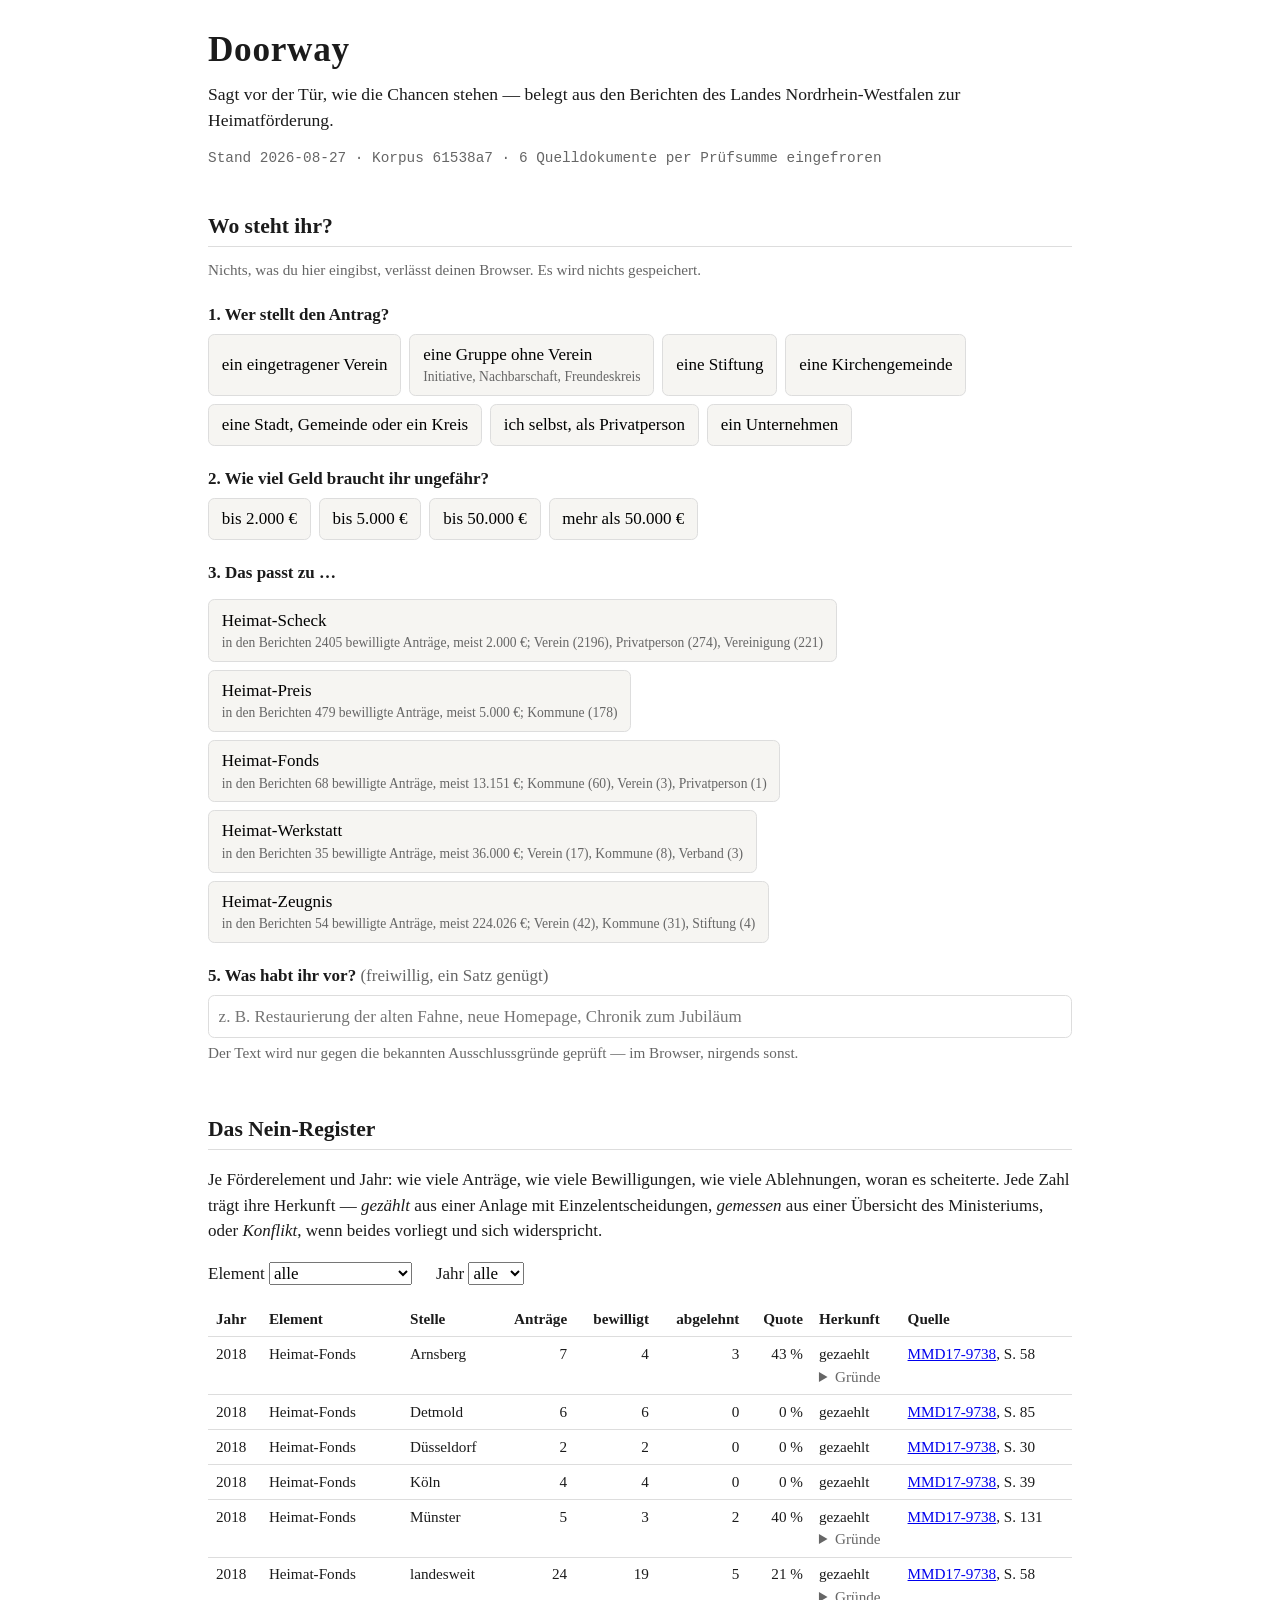
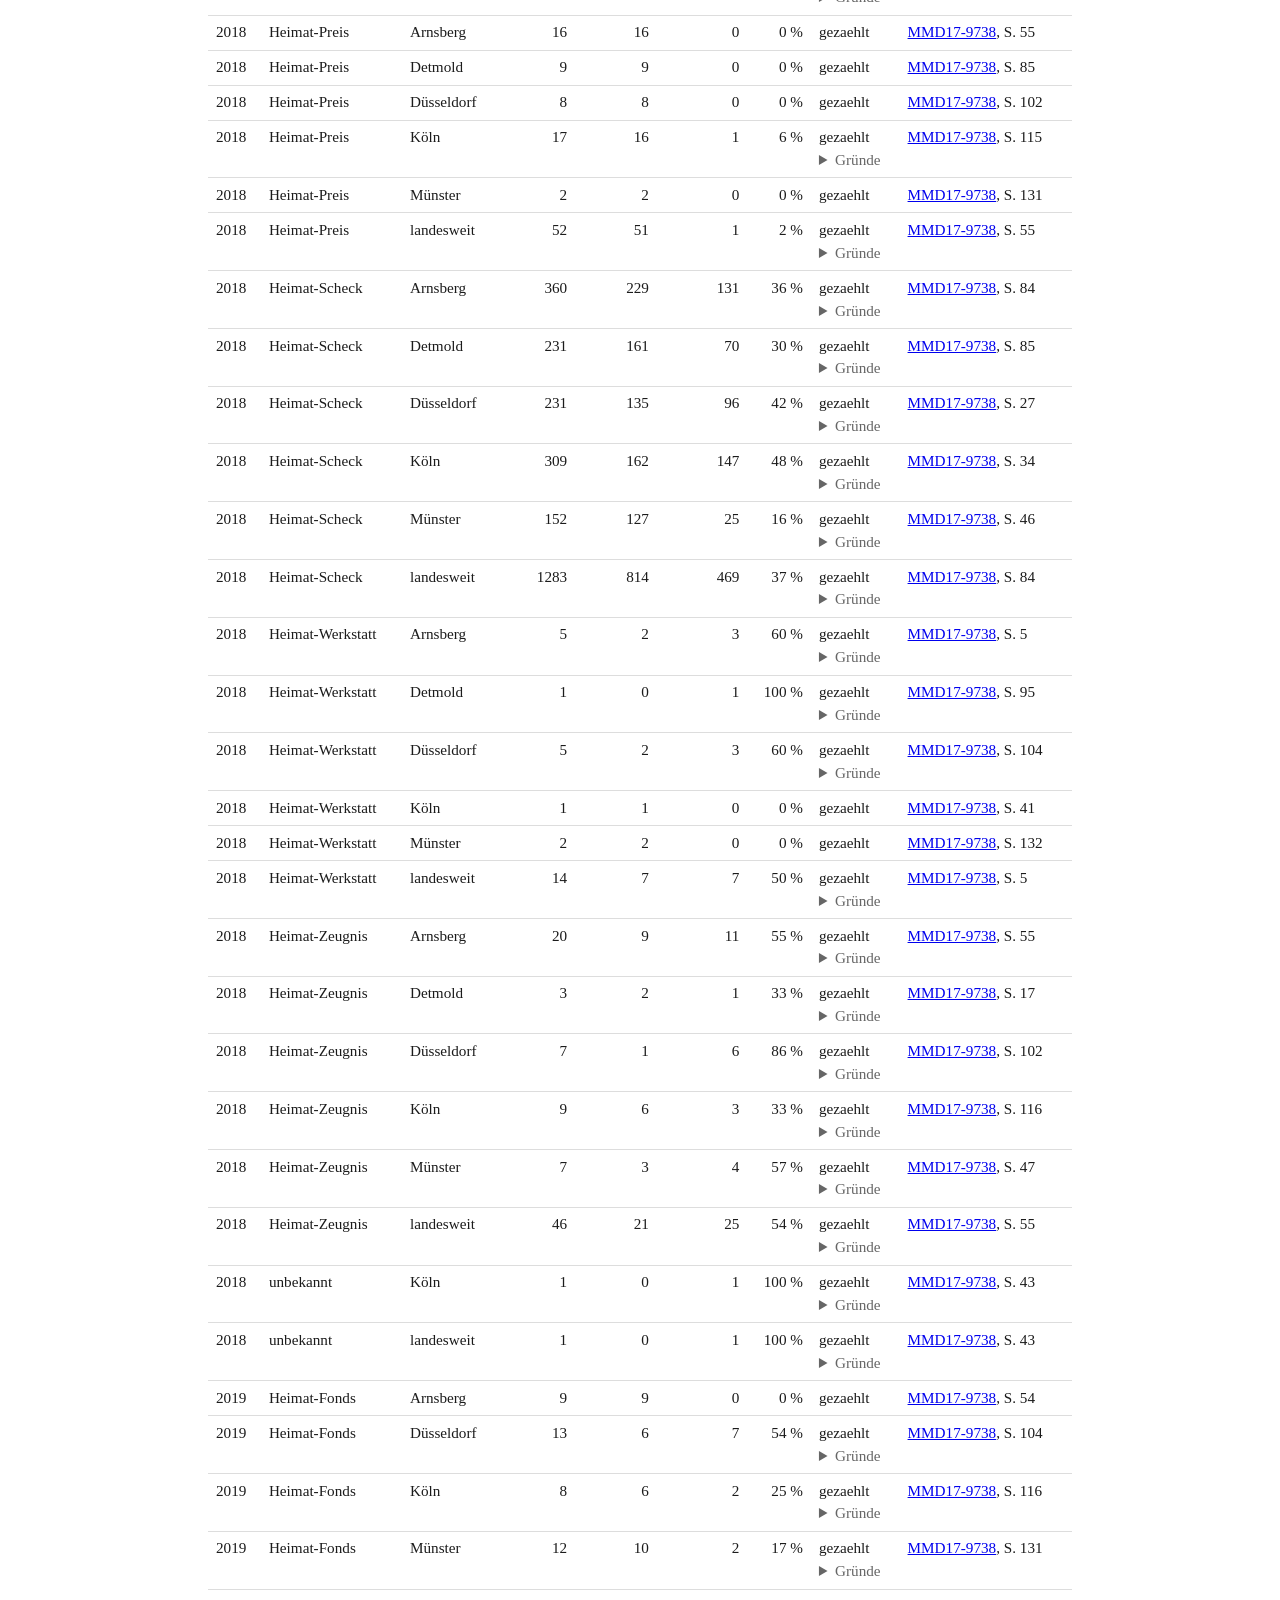
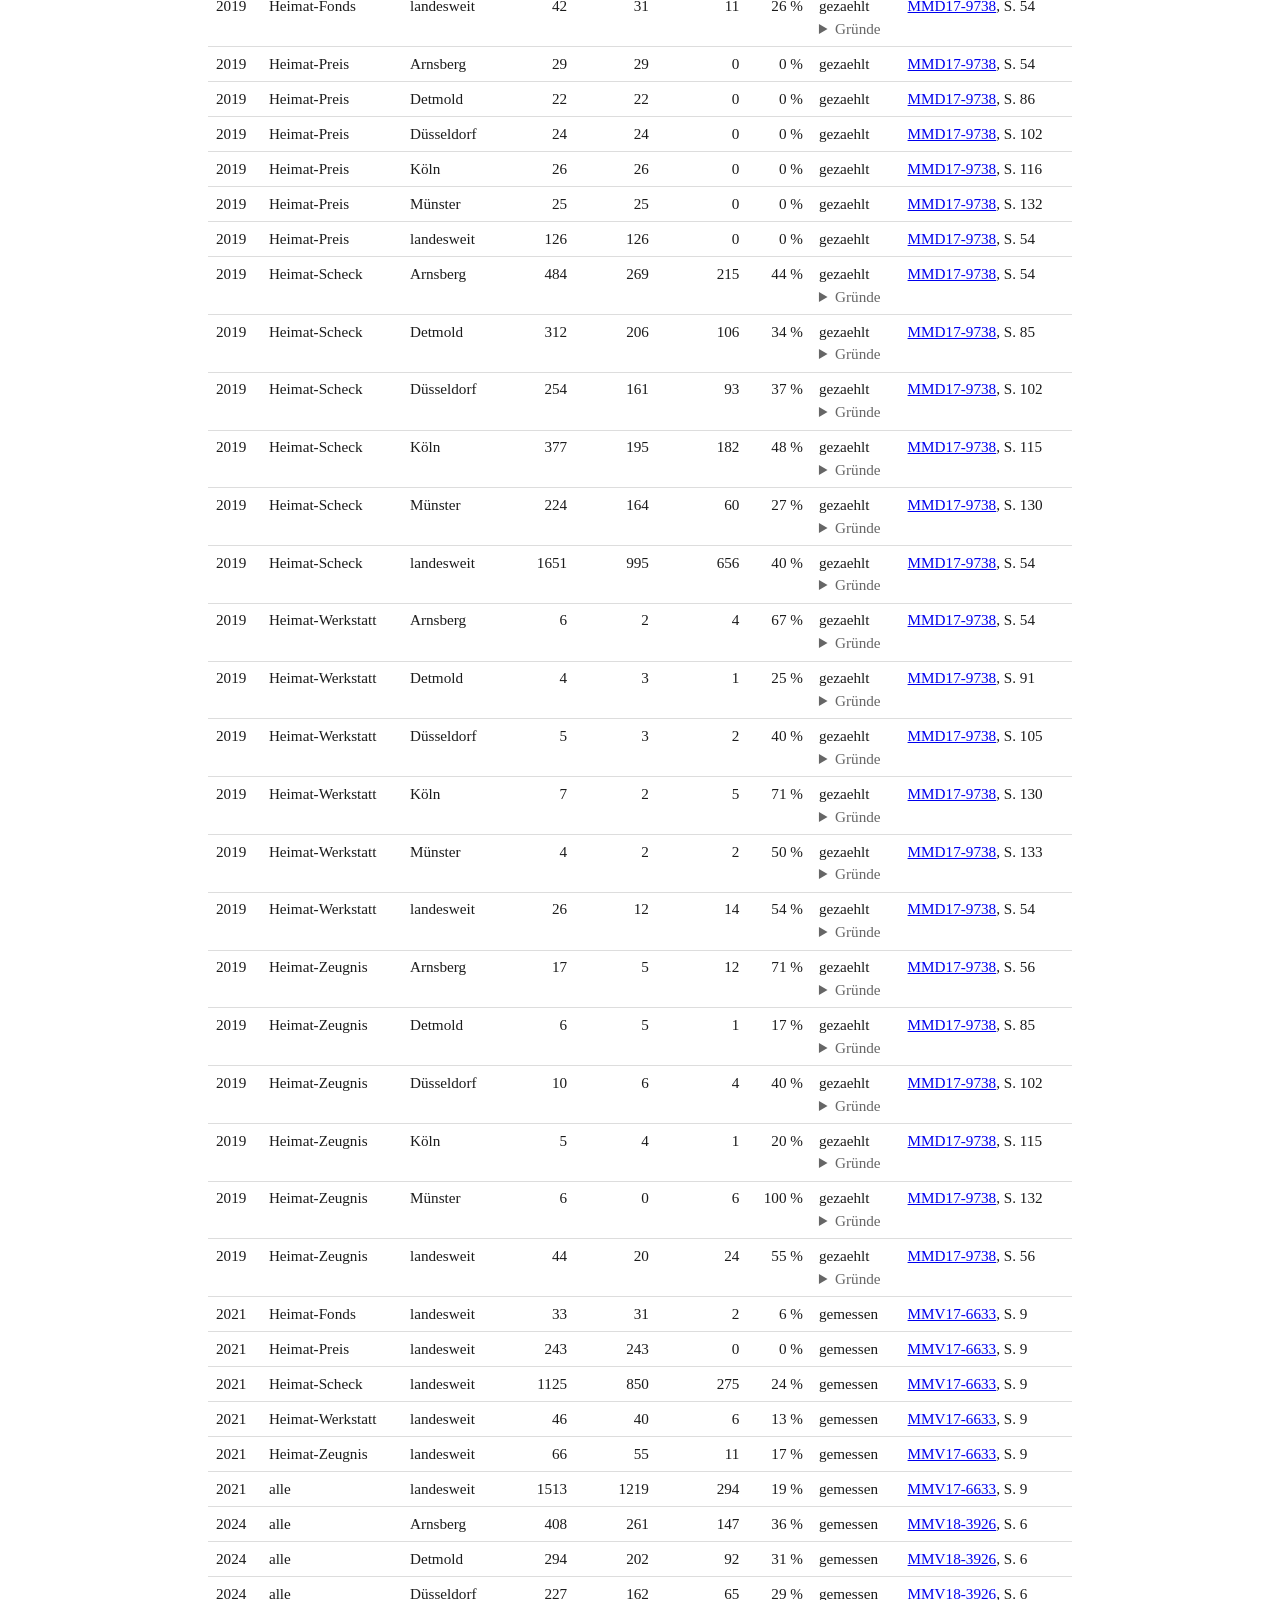
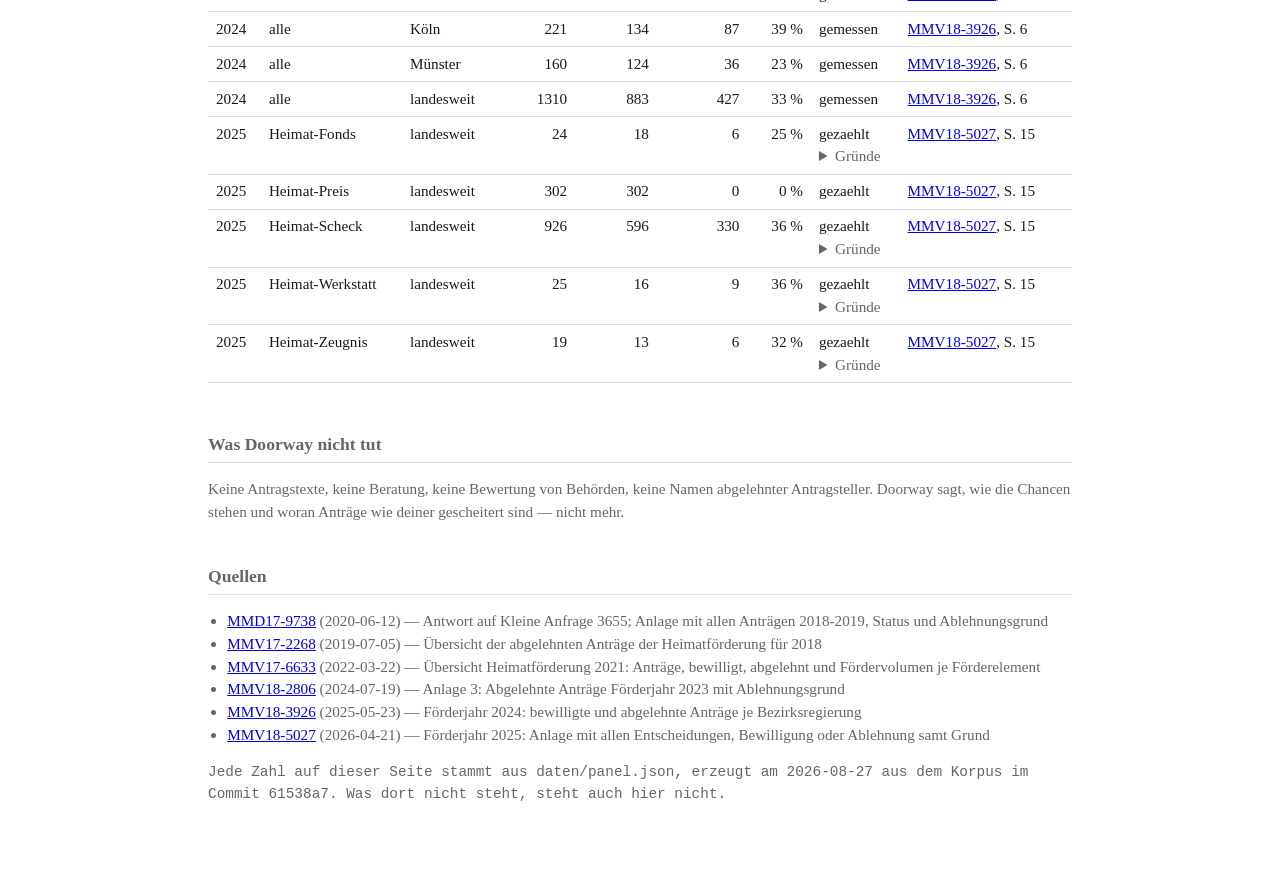
==== site/index.html @ e6efecc2 "feat: Teil 2 - Export, statische Seite mit Spiegel, Panel und Register doorway export schreibt site/" ====
<!doctype html>
<html lang="de">
<head>
<meta charset="utf-8">
<meta name="viewport" content="width=device-width, initial-scale=1">
<title>Doorway — sagt vor der Tür, wie die Chancen stehen</title>
<link rel="stylesheet" href="stil.css">
</head>
<body>
<header>
  <h1>Doorway</h1>
  <p class="claim">Sagt vor der Tür, wie die Chancen stehen — belegt aus den Berichten des Landes Nordrhein-Westfalen zur Heimatförderung.</p>
  <p id="stand" class="stand">Lade Daten …</p>
</header>

<main>
  <section id="spiegel" aria-labelledby="spiegel-titel">
    <h2 id="spiegel-titel">Wo steht ihr?</h2>
    <p class="hinweis">Nichts, was du hier eingibst, verlässt deinen Browser. Es wird nichts gespeichert.</p>

    <fieldset>
      <legend>1. Wer stellt den Antrag?</legend>
      <div class="optionen" id="f-typ"></div>
    </fieldset>

    <fieldset>
      <legend>2. Wie viel Geld braucht ihr ungefähr?</legend>
      <div class="optionen" id="f-betrag"></div>
    </fieldset>

    <fieldset id="fs-element">
      <legend>3. Das passt zu …</legend>
      <p class="hinweis" id="vorschlag-text"></p>
      <div class="optionen" id="f-element"></div>
    </fieldset>

    <fieldset id="fs-mehrfach" hidden>
      <legend>4. Habt ihr in diesem Jahr schon einen Heimat-Scheck beantragt?</legend>
      <div class="optionen" id="f-mehrfach"></div>
    </fieldset>

    <fieldset>
      <legend>5. Was habt ihr vor? <span class="optional">(freiwillig, ein Satz genügt)</span></legend>
      <input type="text" id="f-vorhaben" placeholder="z. B. Restaurierung der alten Fahne, neue Homepage, Chronik zum Jubiläum" autocomplete="off">
      <p class="hinweis">Der Text wird nur gegen die bekannten Ausschlussgründe geprüft — im Browser, nirgends sonst.</p>
    </fieldset>
  </section>

  <section id="panel" aria-live="polite"></section>

  <section id="register" aria-labelledby="register-titel">
    <h2 id="register-titel">Das Nein-Register</h2>
    <p>Je Förderelement und Jahr: wie viele Anträge, wie viele Bewilligungen, wie viele Ablehnungen, woran es scheiterte. Jede Zahl trägt ihre Herkunft — <em>gezählt</em> aus einer Anlage mit Einzelentscheidungen, <em>gemessen</em> aus einer Übersicht des Ministeriums, oder <em>Konflikt</em>, wenn beides vorliegt und sich widerspricht.</p>
    <div class="filter">
      <label>Element <select id="filter-element"><option value="">alle</option></select></label>
      <label>Jahr <select id="filter-jahr"><option value="">alle</option></select></label>
    </div>
    <div class="tabelle-rahmen"><table id="register-tabelle">
      <thead><tr><th>Jahr</th><th>Element</th><th>Stelle</th><th class="zahl">Anträge</th><th class="zahl">bewilligt</th><th class="zahl">abgelehnt</th><th class="zahl">Quote</th><th>Herkunft</th><th>Quelle</th></tr></thead>
      <tbody></tbody>
    </table></div>
  </section>
</main>

<footer>
  <h2>Was Doorway nicht tut</h2>
  <p>Keine Antragstexte, keine Beratung, keine Bewertung von Behörden, keine Namen abgelehnter Antragsteller. Doorway sagt, wie die Chancen stehen und woran Anträge wie deiner gescheitert sind — nicht mehr.</p>
  <h2>Quellen</h2>
  <ul id="quellen"></ul>
  <p class="stand" id="stand-lang"></p>
</footer>

<script type="module" src="app.js"></script>
</body>
</html>
---- site/stil.css ----
:root { --tinte: #1b1b1b; --grau: #666; --linie: #ddd; --hell: #f6f5f2; --gut: #2d6a4f; --schlecht: #9b2226; --offen: #7a6a00; }
* { box-sizing: border-box; }
body { margin: 0 auto; max-width: 56rem; padding: 1.5rem 1rem 4rem; font: 17px/1.5 Georgia, "Times New Roman", serif; color: var(--tinte); background: #fff; }
header h1 { font-size: 2.2rem; margin: 0 0 .25rem; letter-spacing: .02em; }
.claim { margin: 0 0 .5rem; font-size: 1.1rem; }
.stand { color: var(--grau); font-size: .9rem; font-family: ui-monospace, Consolas, monospace; }
h2 { font-size: 1.35rem; margin: 2.5rem 0 .75rem; border-bottom: 1px solid var(--linie); padding-bottom: .25rem; }
fieldset { border: 0; padding: 0; margin: 1.25rem 0; }
legend { font-weight: bold; padding: 0; margin-bottom: .4rem; }
.optional { font-weight: normal; color: var(--grau); }
.hinweis { color: var(--grau); font-size: .95rem; margin: .25rem 0 .5rem; }
.optionen { display: flex; flex-wrap: wrap; gap: .5rem; }
.optionen button { font: inherit; padding: .45rem .8rem; border: 1px solid var(--linie); background: var(--hell); border-radius: .4rem; cursor: pointer; text-align: left; }
.optionen button[aria-pressed="true"] { border-color: var(--tinte); background: #fff; box-shadow: inset 0 0 0 1px var(--tinte); }
.optionen button small { display: block; color: var(--grau); font-size: .85rem; }
input[type=text] { width: 100%; font: inherit; padding: .5rem .6rem; border: 1px solid var(--linie); border-radius: .4rem; }
#panel { margin-top: 2rem; }
.karte { border: 1px solid var(--tinte); border-radius: .5rem; padding: 1.25rem 1.5rem; background: var(--hell); }
.karte .kopf { font-family: ui-monospace, Consolas, monospace; font-size: .85rem; letter-spacing: .08em; text-transform: uppercase; color: var(--grau); }
.karte .urteil { font-size: 1.5rem; margin: .5rem 0 .25rem; }
.karte .urteil.gut { color: var(--gut); } .karte .urteil.schlecht { color: var(--schlecht); } .karte .urteil.offen { color: var(--offen); }
.karte .basis { color: var(--grau); margin: 0 0 1rem; }
.karte h3 { font-size: 1rem; margin: 1.25rem 0 .4rem; }
.karte ul { list-style: none; padding: 0; margin: 0; }
.karte li { padding: .15rem 0; }
.karte li .haken { display: inline-block; width: 1.4rem; font-family: ui-monospace, Consolas, monospace; }
.karte li.getroffen { color: var(--schlecht); font-weight: bold; }
.gruende li { display: flex; justify-content: space-between; gap: 1rem; border-bottom: 1px dotted var(--linie); }
.gruende li.dein-fall { font-weight: bold; }
.beleg { margin-top: 1.25rem; font-family: ui-monospace, Consolas, monospace; font-size: .85rem; color: var(--grau); }
.fehler { border: 1px solid var(--schlecht); color: var(--schlecht); padding: .75rem 1rem; border-radius: .4rem; }
.filter { display: flex; gap: 1.5rem; margin: .5rem 0 1rem; }
.filter select { font: inherit; }
.tabelle-rahmen { overflow-x: auto; }
table { border-collapse: collapse; width: 100%; font-size: .95rem; }
th, td { text-align: left; padding: .35rem .5rem; border-bottom: 1px solid var(--linie); vertical-align: top; }
th.zahl, td.zahl { text-align: right; font-variant-numeric: tabular-nums; }
tr.konflikt td { background: #fff7e0; }
td details summary { cursor: pointer; color: var(--grau); }
footer { margin-top: 3rem; color: var(--grau); font-size: .95rem; }
footer h2 { font-size: 1.1rem; }
footer ul { padding-left: 1.2rem; }
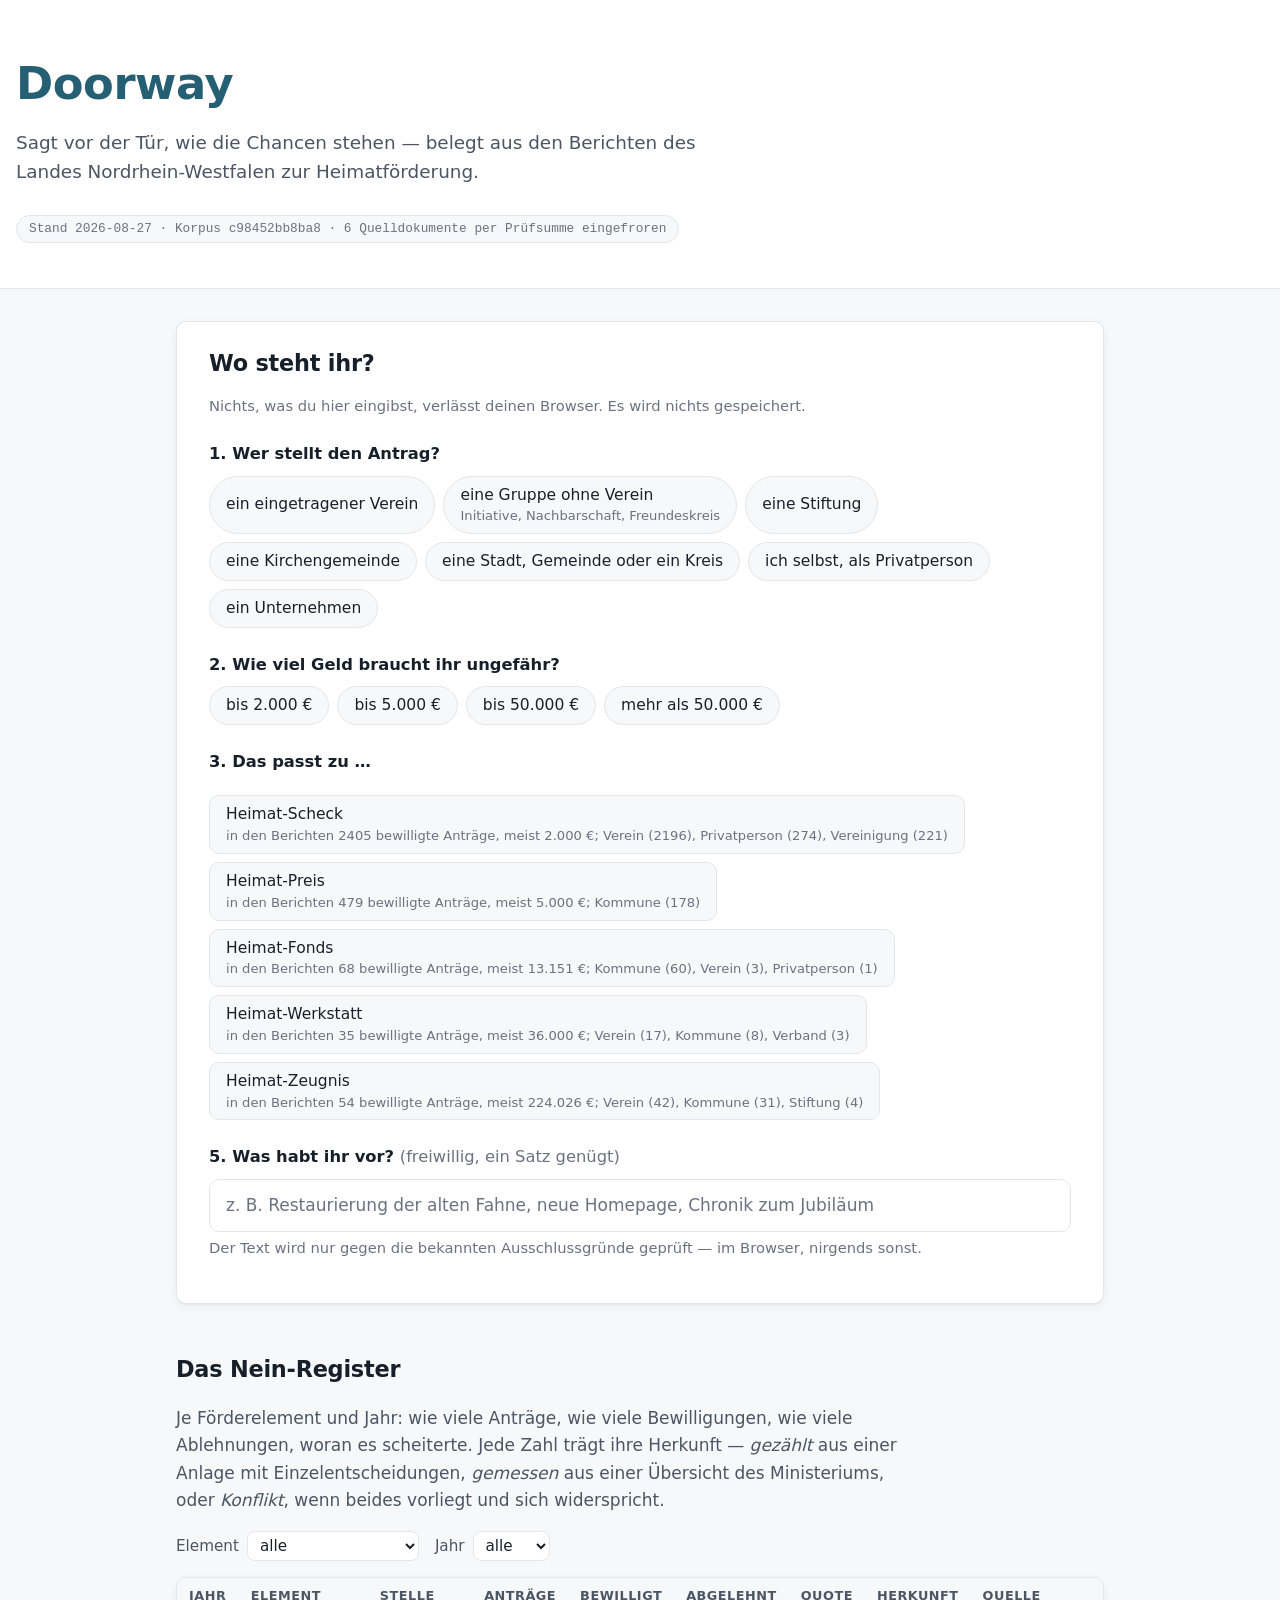
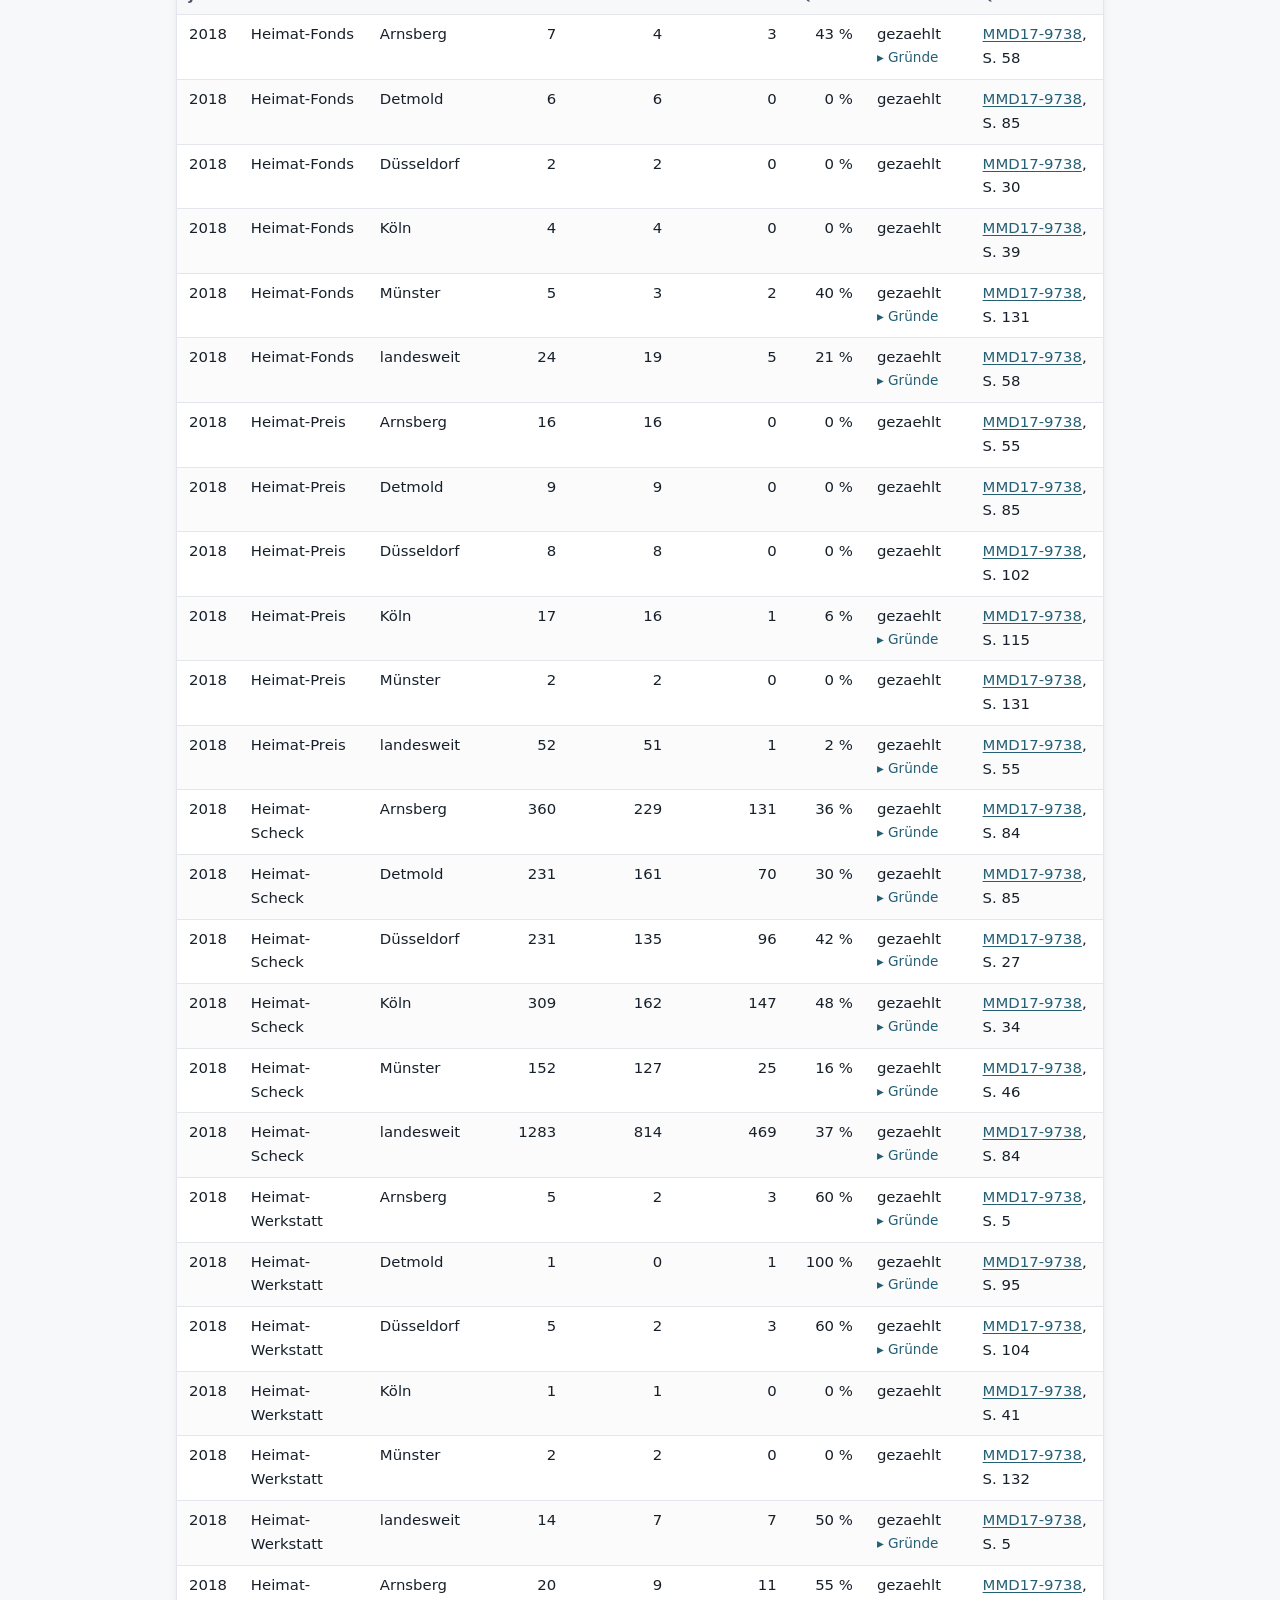
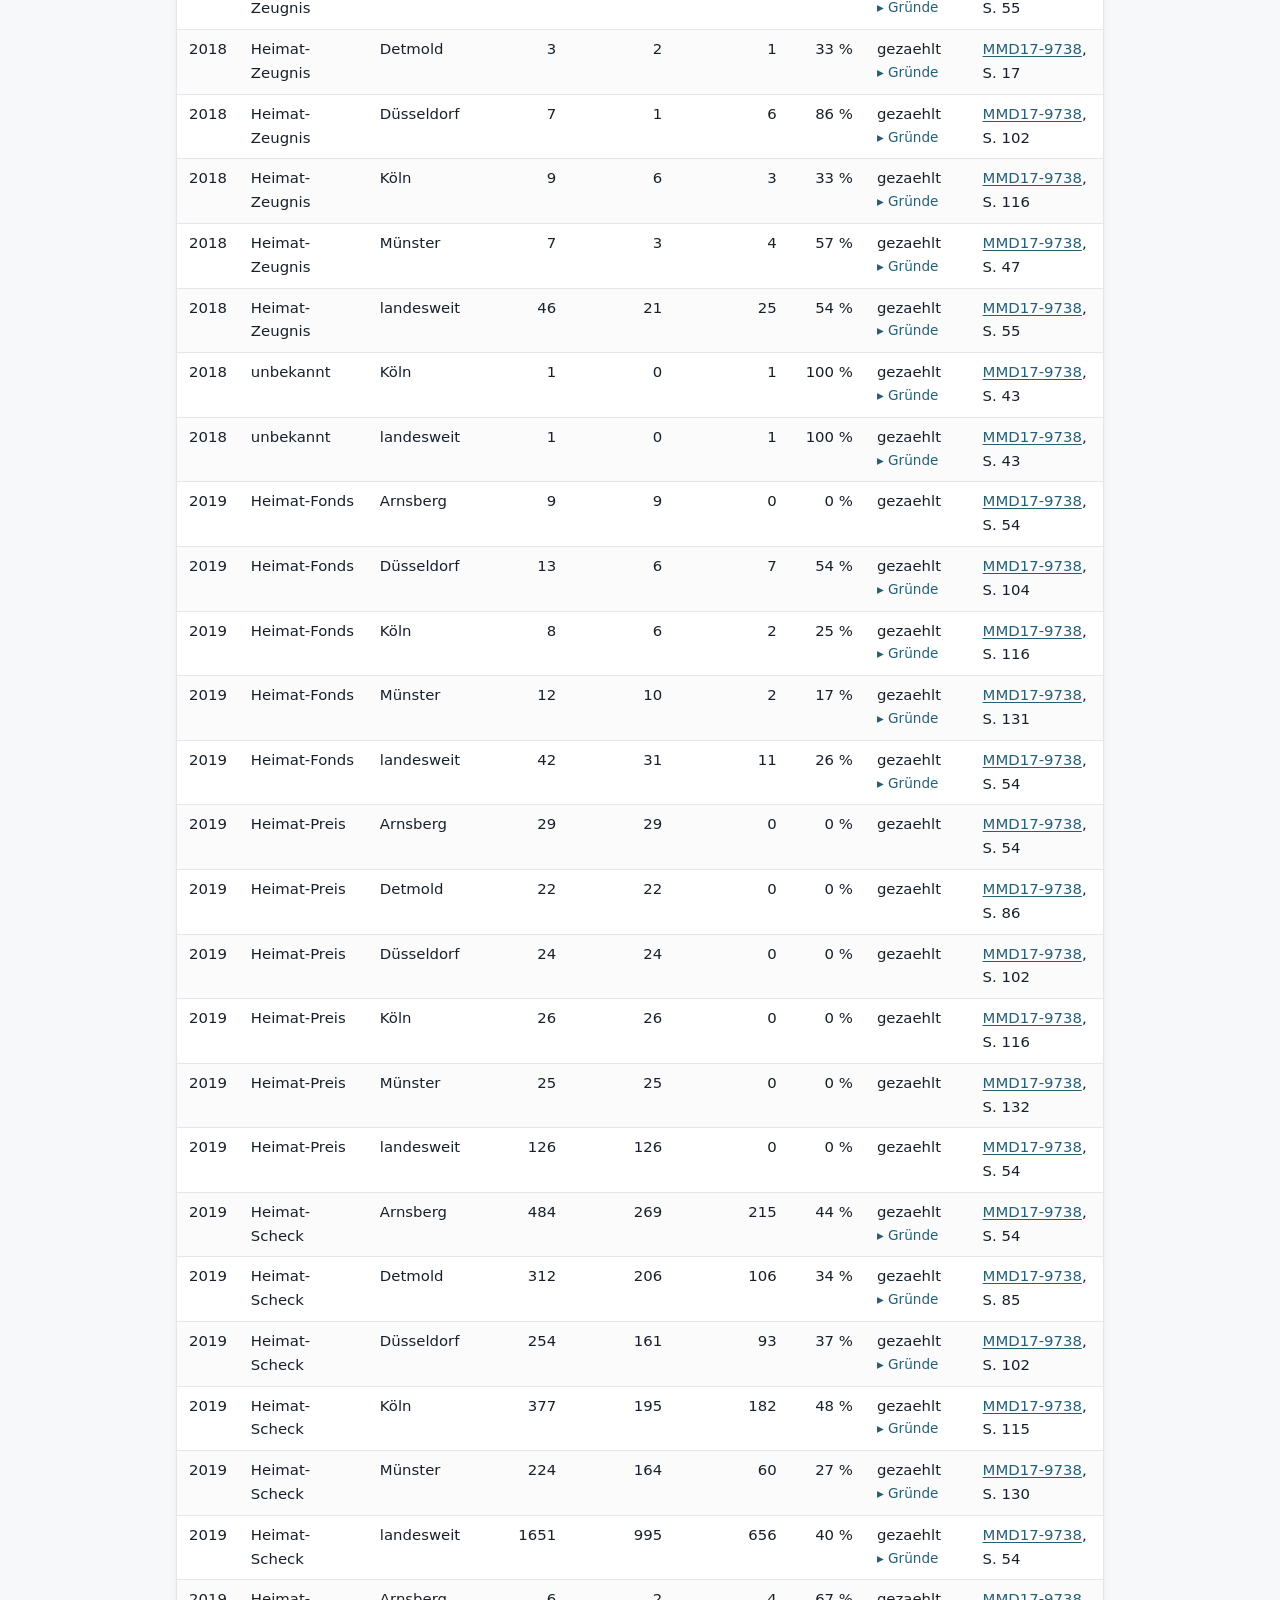
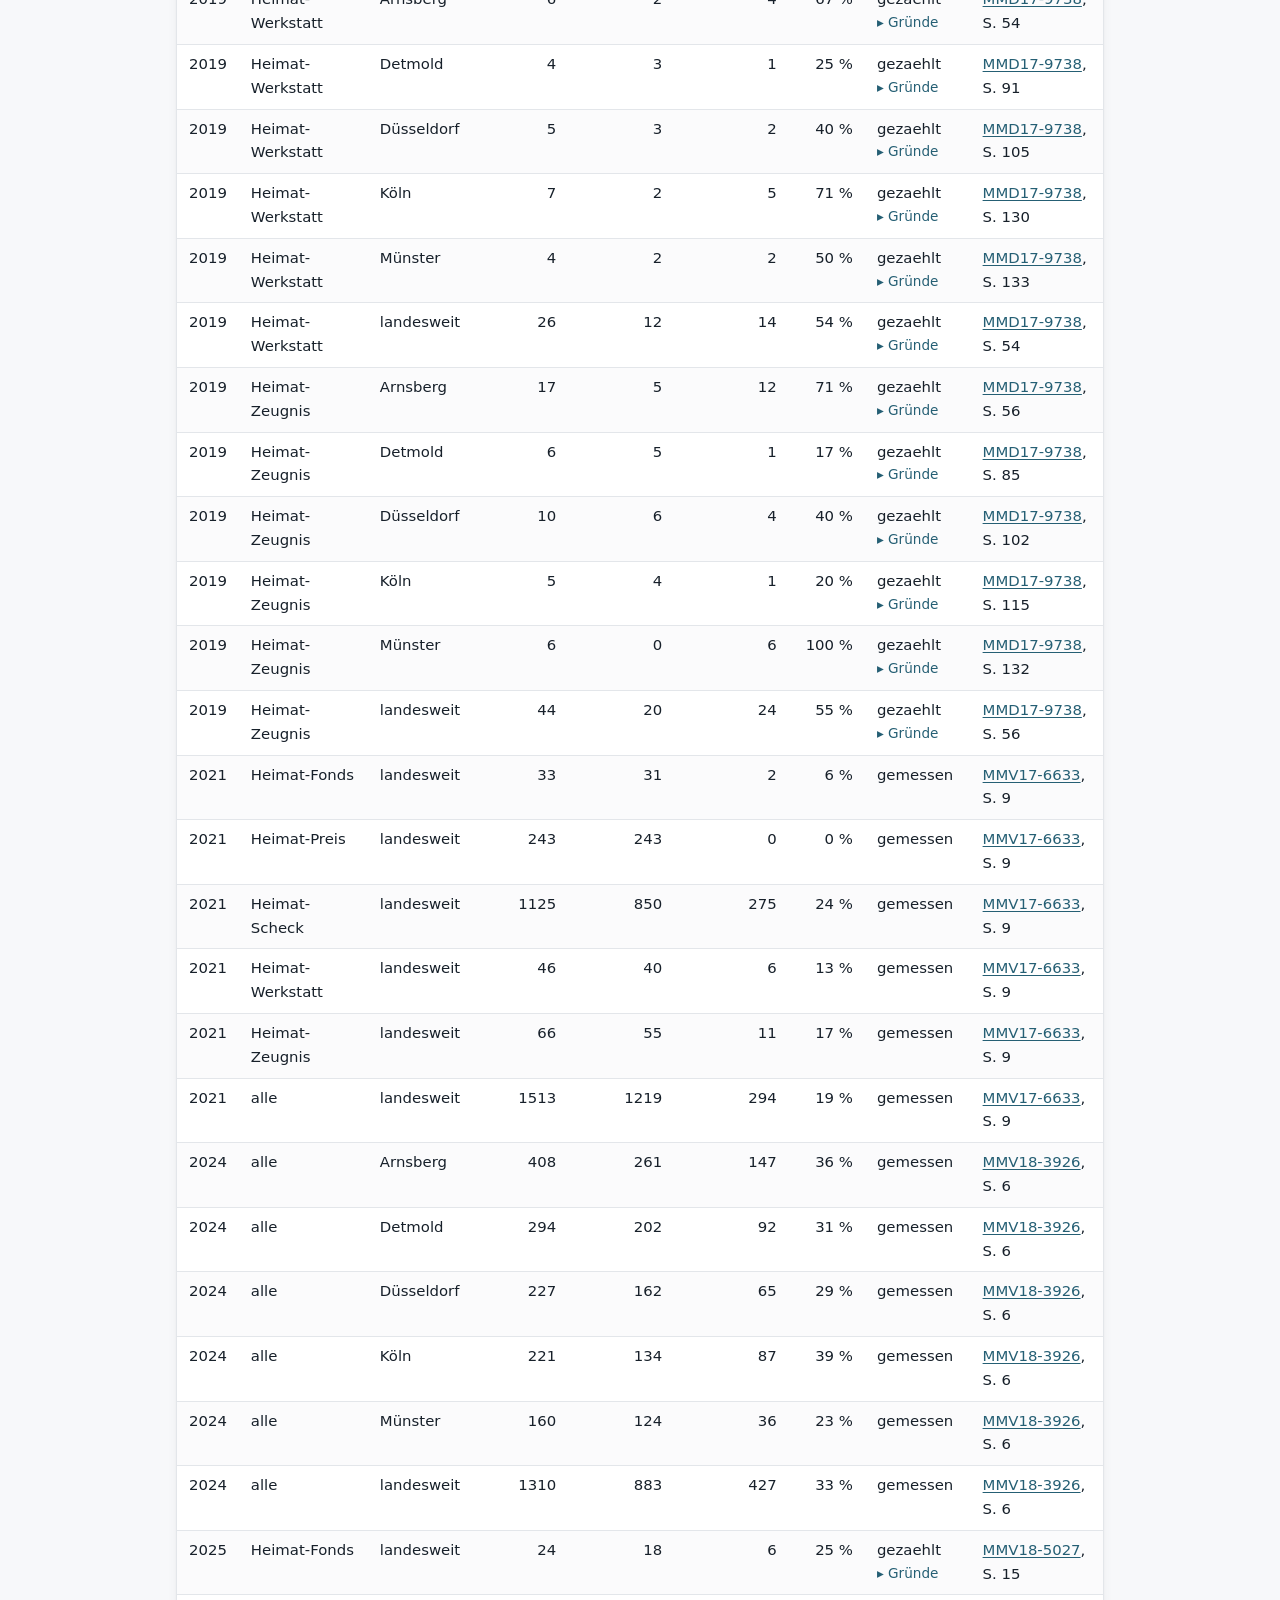
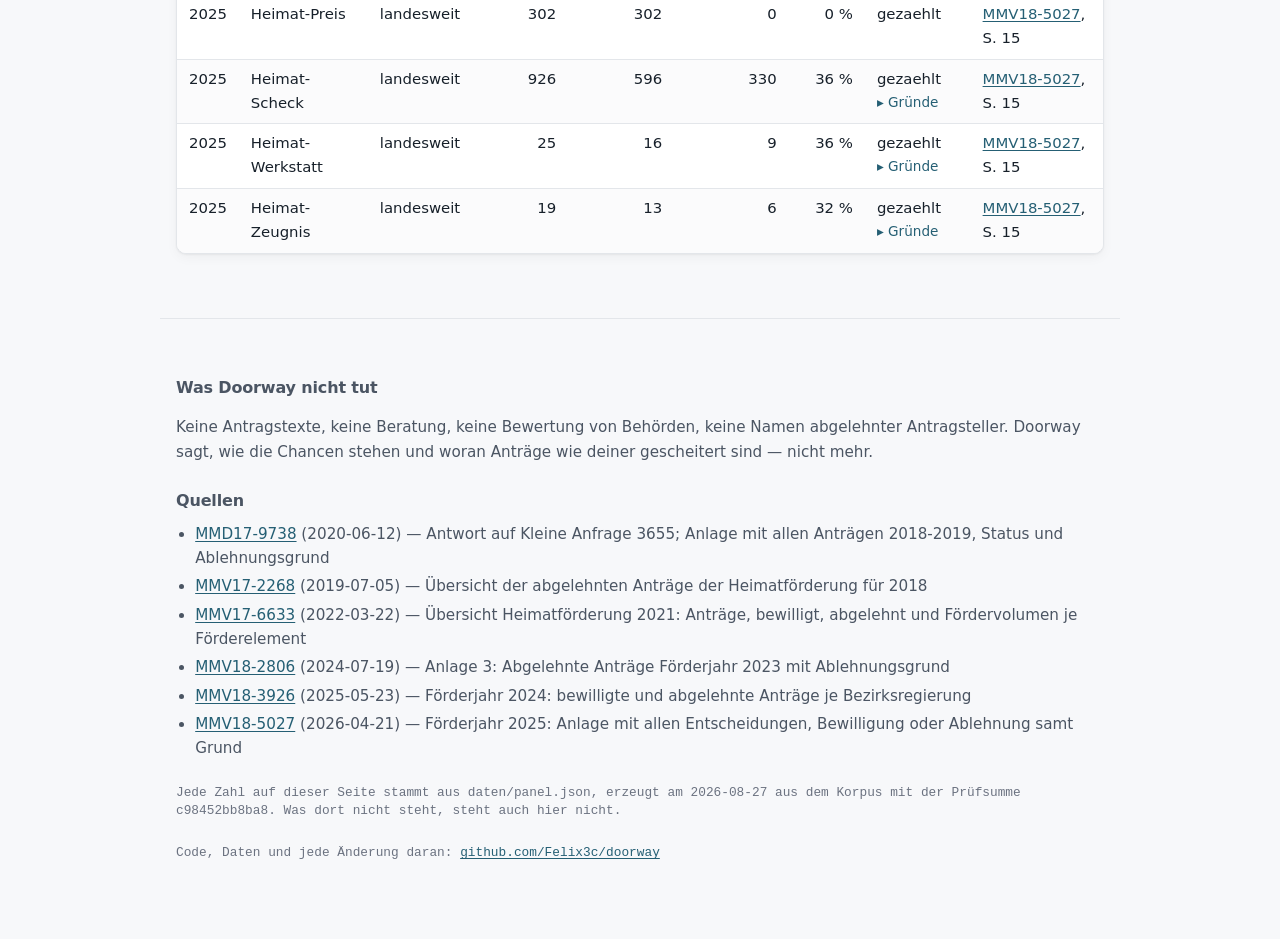
==== commit a24ec66e: "site: Link zum Repository im Fuss" ====
--- a/site/index.html
+++ b/site/index.html
@@ -1,75 +1,76 @@
-<!doctype html>
-<html lang="de">
-<head>
-<meta charset="utf-8">
-<meta name="viewport" content="width=device-width, initial-scale=1">
-<title>Doorway — sagt vor der Tür, wie die Chancen stehen</title>
-<link rel="stylesheet" href="stil.css">
-</head>
-<body>
-<header>
-  <h1>Doorway</h1>
-  <p class="claim">Sagt vor der Tür, wie die Chancen stehen — belegt aus den Berichten des Landes Nordrhein-Westfalen zur Heimatförderung.</p>
-  <p id="stand" class="stand">Lade Daten …</p>
-</header>
-
-<main>
-  <section id="spiegel" aria-labelledby="spiegel-titel">
-    <h2 id="spiegel-titel">Wo steht ihr?</h2>
-    <p class="hinweis">Nichts, was du hier eingibst, verlässt deinen Browser. Es wird nichts gespeichert.</p>
-
-    <fieldset>
-      <legend>1. Wer stellt den Antrag?</legend>
-      <div class="optionen" id="f-typ"></div>
-    </fieldset>
-
-    <fieldset>
-      <legend>2. Wie viel Geld braucht ihr ungefähr?</legend>
-      <div class="optionen" id="f-betrag"></div>
-    </fieldset>
-
-    <fieldset id="fs-element">
-      <legend>3. Das passt zu …</legend>
-      <p class="hinweis" id="vorschlag-text"></p>
-      <div class="optionen" id="f-element"></div>
-    </fieldset>
-
-    <fieldset id="fs-mehrfach" hidden>
-      <legend>4. Habt ihr in diesem Jahr schon einen Heimat-Scheck beantragt?</legend>
-      <div class="optionen" id="f-mehrfach"></div>
-    </fieldset>
-
-    <fieldset>
-      <legend>5. Was habt ihr vor? <span class="optional">(freiwillig, ein Satz genügt)</span></legend>
-      <input type="text" id="f-vorhaben" placeholder="z. B. Restaurierung der alten Fahne, neue Homepage, Chronik zum Jubiläum" autocomplete="off">
-      <p class="hinweis">Der Text wird nur gegen die bekannten Ausschlussgründe geprüft — im Browser, nirgends sonst.</p>
-    </fieldset>
-  </section>
-
-  <section id="panel" aria-live="polite"></section>
-
-  <section id="register" aria-labelledby="register-titel">
-    <h2 id="register-titel">Das Nein-Register</h2>
-    <p>Je Förderelement und Jahr: wie viele Anträge, wie viele Bewilligungen, wie viele Ablehnungen, woran es scheiterte. Jede Zahl trägt ihre Herkunft — <em>gezählt</em> aus einer Anlage mit Einzelentscheidungen, <em>gemessen</em> aus einer Übersicht des Ministeriums, oder <em>Konflikt</em>, wenn beides vorliegt und sich widerspricht.</p>
-    <div class="filter">
-      <label>Element <select id="filter-element"><option value="">alle</option></select></label>
-      <label>Jahr <select id="filter-jahr"><option value="">alle</option></select></label>
-    </div>
-    <div class="tabelle-rahmen"><table id="register-tabelle">
-      <thead><tr><th>Jahr</th><th>Element</th><th>Stelle</th><th class="zahl">Anträge</th><th class="zahl">bewilligt</th><th class="zahl">abgelehnt</th><th class="zahl">Quote</th><th>Herkunft</th><th>Quelle</th></tr></thead>
-      <tbody></tbody>
-    </table></div>
-  </section>
-</main>
-
-<footer>
-  <h2>Was Doorway nicht tut</h2>
-  <p>Keine Antragstexte, keine Beratung, keine Bewertung von Behörden, keine Namen abgelehnter Antragsteller. Doorway sagt, wie die Chancen stehen und woran Anträge wie deiner gescheitert sind — nicht mehr.</p>
-  <h2>Quellen</h2>
-  <ul id="quellen"></ul>
-  <p class="stand" id="stand-lang"></p>
-</footer>
-
-<script type="module" src="app.js"></script>
-</body>
-</html>
+<!doctype html>
+<html lang="de">
+<head>
+<meta charset="utf-8">
+<meta name="viewport" content="width=device-width, initial-scale=1">
+<title>Doorway — sagt vor der Tür, wie die Chancen stehen</title>
+<link rel="stylesheet" href="stil.css">
+</head>
+<body>
+<header>
+  <h1>Doorway</h1>
+  <p class="claim">Sagt vor der Tür, wie die Chancen stehen — belegt aus den Berichten des Landes Nordrhein-Westfalen zur Heimatförderung.</p>
+  <p id="stand" class="stand">Lade Daten …</p>
+</header>
+
+<main>
+  <section id="spiegel" aria-labelledby="spiegel-titel">
+    <h2 id="spiegel-titel">Wo steht ihr?</h2>
+    <p class="hinweis">Nichts, was du hier eingibst, verlässt deinen Browser. Es wird nichts gespeichert.</p>
+
+    <fieldset>
+      <legend>1. Wer stellt den Antrag?</legend>
+      <div class="optionen" id="f-typ"></div>
+    </fieldset>
+
+    <fieldset>
+      <legend>2. Wie viel Geld braucht ihr ungefähr?</legend>
+      <div class="optionen" id="f-betrag"></div>
+    </fieldset>
+
+    <fieldset id="fs-element">
+      <legend>3. Das passt zu …</legend>
+      <p class="hinweis" id="vorschlag-text"></p>
+      <div class="optionen" id="f-element"></div>
+    </fieldset>
+
+    <fieldset id="fs-mehrfach" hidden>
+      <legend>4. Habt ihr in diesem Jahr schon einen Heimat-Scheck beantragt?</legend>
+      <div class="optionen" id="f-mehrfach"></div>
+    </fieldset>
+
+    <fieldset>
+      <legend>5. Was habt ihr vor? <span class="optional">(freiwillig, ein Satz genügt)</span></legend>
+      <input type="text" id="f-vorhaben" placeholder="z. B. Restaurierung der alten Fahne, neue Homepage, Chronik zum Jubiläum" autocomplete="off">
+      <p class="hinweis">Der Text wird nur gegen die bekannten Ausschlussgründe geprüft — im Browser, nirgends sonst.</p>
+    </fieldset>
+  </section>
+
+  <section id="panel" aria-live="polite"></section>
+
+  <section id="register" aria-labelledby="register-titel">
+    <h2 id="register-titel">Das Nein-Register</h2>
+    <p>Je Förderelement und Jahr: wie viele Anträge, wie viele Bewilligungen, wie viele Ablehnungen, woran es scheiterte. Jede Zahl trägt ihre Herkunft — <em>gezählt</em> aus einer Anlage mit Einzelentscheidungen, <em>gemessen</em> aus einer Übersicht des Ministeriums, oder <em>Konflikt</em>, wenn beides vorliegt und sich widerspricht.</p>
+    <div class="filter">
+      <label>Element <select id="filter-element"><option value="">alle</option></select></label>
+      <label>Jahr <select id="filter-jahr"><option value="">alle</option></select></label>
+    </div>
+    <div class="tabelle-rahmen"><table id="register-tabelle">
+      <thead><tr><th>Jahr</th><th>Element</th><th>Stelle</th><th class="zahl">Anträge</th><th class="zahl">bewilligt</th><th class="zahl">abgelehnt</th><th class="zahl">Quote</th><th>Herkunft</th><th>Quelle</th></tr></thead>
+      <tbody></tbody>
+    </table></div>
+  </section>
+</main>
+
+<footer>
+  <h2>Was Doorway nicht tut</h2>
+  <p>Keine Antragstexte, keine Beratung, keine Bewertung von Behörden, keine Namen abgelehnter Antragsteller. Doorway sagt, wie die Chancen stehen und woran Anträge wie deiner gescheitert sind — nicht mehr.</p>
+  <h2>Quellen</h2>
+  <ul id="quellen"></ul>
+  <p class="stand" id="stand-lang"></p>
+  <p class="stand">Code, Daten und jede Änderung daran: <a href="https://github.com/Felix3c/doorway">github.com/Felix3c/doorway</a></p>
+</footer>
+
+<script type="module" src="app.js"></script>
+</body>
+</html>
--- a/site/stil.css
+++ b/site/stil.css
@@ -1,42 +1,210 @@
-:root { --tinte: #1b1b1b; --grau: #666; --linie: #ddd; --hell: #f6f5f2; --gut: #2d6a4f; --schlecht: #9b2226; --offen: #7a6a00; }
+/* Doorway — amtlich, aber schön. Eine Akzentfarbe, 8-px-Raster, ruhige Schrift. */
+
+:root {
+  --akzent-h: 196;
+  --akzent: hsl(var(--akzent-h) 52% 30%);
+  --akzent-hell: hsl(var(--akzent-h) 45% 94%);
+  --akzent-rand: hsl(var(--akzent-h) 40% 78%);
+  --tinte: #17202a;
+  --text-2: #4b5563;
+  --text-3: #6b7280;
+  --linie: #e3e6ea;
+  --flaeche: #ffffff;
+  --grund: #f7f8fa;
+  --gut: #1f6b4a;
+  --schlecht: #9b2226;
+  --schlecht-hell: #fbe9ea;
+  --offen: #8a6100;
+  --konflikt: #fff3cd;
+  --schatten: 0 1px 2px rgb(0 0 0 / 0.05), 0 4px 12px rgb(0 0 0 / 0.04);
+  --radius: 10px;
+  --sp-1: 4px; --sp-2: 8px; --sp-3: 12px; --sp-4: 16px; --sp-6: 24px; --sp-8: 32px; --sp-12: 48px; --sp-16: 64px;
+  --mono: ui-monospace, "Cascadia Mono", Consolas, "SF Mono", monospace;
+  --sans: system-ui, -apple-system, "Segoe UI", Roboto, "Helvetica Neue", Arial, sans-serif;
+}
+
+@media (prefers-color-scheme: dark) {
+  :root {
+    --akzent: hsl(var(--akzent-h) 55% 62%);
+    --akzent-hell: hsl(var(--akzent-h) 30% 16%);
+    --akzent-rand: hsl(var(--akzent-h) 30% 30%);
+    --tinte: #e6e8eb;
+    --text-2: #b4bac2;
+    --text-3: #8b929b;
+    --linie: #2a3038;
+    --flaeche: #181c21;
+    --grund: #111418;
+    --gut: #5fc28f;
+    --schlecht: #ef7a80; --schlecht-hell: #2b1516;
+    --offen: #e4b23c;
+    --konflikt: #33290f;
+    --schatten: 0 1px 2px rgb(0 0 0 / 0.4);
+  }
+}
+
 * { box-sizing: border-box; }
-body { margin: 0 auto; max-width: 56rem; padding: 1.5rem 1rem 4rem; font: 17px/1.5 Georgia, "Times New Roman", serif; color: var(--tinte); background: #fff; }
-header h1 { font-size: 2.2rem; margin: 0 0 .25rem; letter-spacing: .02em; }
-.claim { margin: 0 0 .5rem; font-size: 1.1rem; }
-.stand { color: var(--grau); font-size: .9rem; font-family: ui-monospace, Consolas, monospace; }
-h2 { font-size: 1.35rem; margin: 2.5rem 0 .75rem; border-bottom: 1px solid var(--linie); padding-bottom: .25rem; }
-fieldset { border: 0; padding: 0; margin: 1.25rem 0; }
-legend { font-weight: bold; padding: 0; margin-bottom: .4rem; }
-.optional { font-weight: normal; color: var(--grau); }
-.hinweis { color: var(--grau); font-size: .95rem; margin: .25rem 0 .5rem; }
-.optionen { display: flex; flex-wrap: wrap; gap: .5rem; }
-.optionen button { font: inherit; padding: .45rem .8rem; border: 1px solid var(--linie); background: var(--hell); border-radius: .4rem; cursor: pointer; text-align: left; }
-.optionen button[aria-pressed="true"] { border-color: var(--tinte); background: #fff; box-shadow: inset 0 0 0 1px var(--tinte); }
-.optionen button small { display: block; color: var(--grau); font-size: .85rem; }
-input[type=text] { width: 100%; font: inherit; padding: .5rem .6rem; border: 1px solid var(--linie); border-radius: .4rem; }
-#panel { margin-top: 2rem; }
-.karte { border: 1px solid var(--tinte); border-radius: .5rem; padding: 1.25rem 1.5rem; background: var(--hell); }
-.karte .kopf { font-family: ui-monospace, Consolas, monospace; font-size: .85rem; letter-spacing: .08em; text-transform: uppercase; color: var(--grau); }
-.karte .urteil { font-size: 1.5rem; margin: .5rem 0 .25rem; }
-.karte .urteil.gut { color: var(--gut); } .karte .urteil.schlecht { color: var(--schlecht); } .karte .urteil.offen { color: var(--offen); }
-.karte .basis { color: var(--grau); margin: 0 0 1rem; }
-.karte h3 { font-size: 1rem; margin: 1.25rem 0 .4rem; }
+html { background: var(--grund); }
+body {
+  margin: 0;
+  color: var(--tinte);
+  background: var(--grund);
+  font: 17px/1.6 var(--sans);
+  -webkit-font-smoothing: antialiased;
+}
+a { color: var(--akzent); text-decoration-thickness: 1px; text-underline-offset: 2px; }
+a:hover { text-decoration-thickness: 2px; }
+
+/* Kopf als ruhiges Band */
+header {
+  background: var(--flaeche);
+  border-bottom: 1px solid var(--linie);
+  padding: var(--sp-12) var(--sp-4) var(--sp-8);
+}
+header > * { max-width: 60rem; margin-left: auto; margin-right: auto; }
+header h1 {
+  margin: 0 0 var(--sp-2);
+  font-size: clamp(2rem, 1.5rem + 2vw, 2.8rem);
+  font-weight: 700;
+  letter-spacing: -0.01em;
+  color: var(--akzent);
+}
+.claim { margin: 0 0 var(--sp-4); font-size: 1.15rem; color: var(--text-2); max-width: 44rem; }
+.stand {
+  display: inline-block;
+  font: 0.8rem/1.4 var(--mono);
+  color: var(--text-3);
+  background: var(--grund);
+  border: 1px solid var(--linie);
+  border-radius: 999px;
+  padding: var(--sp-1) var(--sp-3);
+}
+
+main, footer { max-width: 60rem; margin: 0 auto; padding: 0 var(--sp-4); }
+main { padding-top: var(--sp-8); }
+
+h2 {
+  font-size: 1.4rem;
+  font-weight: 700;
+  letter-spacing: -0.01em;
+  margin: var(--sp-12) 0 var(--sp-3);
+}
+.hinweis { color: var(--text-3); font-size: 0.92rem; margin: var(--sp-1) 0 var(--sp-3); }
+
+/* Spiegel: die Fragen */
+#spiegel {
+  background: var(--flaeche);
+  border: 1px solid var(--linie);
+  border-radius: var(--radius);
+  box-shadow: var(--schatten);
+  padding: var(--sp-6) var(--sp-8) var(--sp-8);
+}
+#spiegel h2 { margin-top: 0; }
+fieldset { border: 0; padding: 0; margin: var(--sp-6) 0 0; }
+legend { font-weight: 600; font-size: 1.02rem; padding: 0; margin-bottom: var(--sp-2); }
+.optional { font-weight: 400; color: var(--text-3); }
+.optionen { display: flex; flex-wrap: wrap; gap: var(--sp-2); }
+.optionen button {
+  font: inherit;
+  font-size: 0.97rem;
+  line-height: 1.35;
+  color: var(--tinte);
+  background: var(--grund);
+  border: 1px solid var(--linie);
+  border-radius: 999px;
+  padding: var(--sp-2) var(--sp-4);
+  cursor: pointer;
+  text-align: left;
+  transition: border-color 0.12s, background 0.12s;
+}
+.optionen button:hover { border-color: var(--akzent-rand); background: var(--akzent-hell); }
+.optionen button:focus-visible { outline: 2px solid var(--akzent); outline-offset: 2px; }
+.optionen button[aria-pressed="true"] { background: var(--akzent); border-color: var(--akzent); color: #fff; }
+.optionen button small { display: block; font-size: 0.82rem; color: var(--text-3); margin-top: 2px; }
+.optionen button[aria-pressed="true"] small { color: rgb(255 255 255 / 0.8); }
+#f-element button { border-radius: var(--radius); max-width: 100%; }
+input[type=text] {
+  width: 100%;
+  font: inherit;
+  color: var(--tinte);
+  background: var(--flaeche);
+  padding: var(--sp-3) var(--sp-4);
+  border: 1px solid var(--linie);
+  border-radius: var(--radius);
+}
+input[type=text]:focus { outline: 2px solid var(--akzent); outline-offset: 1px; border-color: var(--akzent); }
+input::placeholder { color: var(--text-3); }
+
+/* Panel */
+#panel { margin-top: var(--sp-6); }
+.karte {
+  background: var(--flaeche);
+  border: 1px solid var(--linie);
+  border-left: 6px solid var(--akzent);
+  border-radius: var(--radius);
+  box-shadow: var(--schatten);
+  padding: var(--sp-6) var(--sp-8);
+}
+.karte:has(.urteil.gut) { border-left-color: var(--gut); }
+.karte:has(.urteil.schlecht) { border-left-color: var(--schlecht); }
+.karte:has(.urteil.offen) { border-left-color: var(--offen); }
+.karte .kopf {
+  display: inline-block;
+  font: 600 0.75rem/1.4 var(--mono);
+  letter-spacing: 0.1em;
+  text-transform: uppercase;
+  color: var(--text-2);
+  background: var(--grund);
+  border: 1px solid var(--linie);
+  border-radius: 999px;
+  padding: 2px var(--sp-3);
+}
+.karte .urteil { font-size: clamp(1.5rem, 1.2rem + 1vw, 2rem); font-weight: 700; letter-spacing: -0.01em; margin: var(--sp-3) 0 var(--sp-1); }
+.karte .urteil.gut { color: var(--gut); }
+.karte .urteil.schlecht { color: var(--schlecht); }
+.karte .urteil.offen { color: var(--offen); }
+.karte .basis { color: var(--text-2); margin: 0 0 var(--sp-4); }
+.karte h3 { font-size: 0.8rem; font-weight: 600; letter-spacing: 0.08em; text-transform: uppercase; color: var(--text-3); margin: var(--sp-6) 0 var(--sp-2); }
 .karte ul { list-style: none; padding: 0; margin: 0; }
-.karte li { padding: .15rem 0; }
-.karte li .haken { display: inline-block; width: 1.4rem; font-family: ui-monospace, Consolas, monospace; }
-.karte li.getroffen { color: var(--schlecht); font-weight: bold; }
-.gruende li { display: flex; justify-content: space-between; gap: 1rem; border-bottom: 1px dotted var(--linie); }
-.gruende li.dein-fall { font-weight: bold; }
-.beleg { margin-top: 1.25rem; font-family: ui-monospace, Consolas, monospace; font-size: .85rem; color: var(--grau); }
-.fehler { border: 1px solid var(--schlecht); color: var(--schlecht); padding: .75rem 1rem; border-radius: .4rem; }
-.filter { display: flex; gap: 1.5rem; margin: .5rem 0 1rem; }
-.filter select { font: inherit; }
-.tabelle-rahmen { overflow-x: auto; }
-table { border-collapse: collapse; width: 100%; font-size: .95rem; }
-th, td { text-align: left; padding: .35rem .5rem; border-bottom: 1px solid var(--linie); vertical-align: top; }
+.karte li { padding: var(--sp-1) 0; }
+.karte li .haken { display: inline-block; width: 1.6rem; font-family: var(--mono); color: var(--gut); }
+.karte li.getroffen { color: var(--schlecht); font-weight: 600; }
+.karte li.getroffen .haken { color: var(--schlecht); }
+.gruende li { display: flex; justify-content: space-between; gap: var(--sp-4); border-bottom: 1px solid var(--linie); padding: var(--sp-2) 0; }
+.gruende li:last-child { border-bottom: 0; }
+.gruende li span:last-child { font-variant-numeric: tabular-nums; color: var(--text-2); }
+.gruende li.dein-fall { font-weight: 600; color: var(--schlecht); }
+.beleg { margin: var(--sp-6) 0 0; font: 0.82rem/1.5 var(--mono); color: var(--text-3); padding-top: var(--sp-3); border-top: 1px dashed var(--linie); }
+.fehler { border: 1px solid var(--schlecht); background: var(--schlecht-hell); color: var(--schlecht); padding: var(--sp-3) var(--sp-4); border-radius: var(--radius); }
+
+/* Register */
+#register > p { color: var(--text-2); max-width: 46rem; }
+.filter { display: flex; flex-wrap: wrap; gap: var(--sp-4); margin: var(--sp-4) 0; }
+.filter label { display: inline-flex; align-items: center; gap: var(--sp-2); font-size: 0.95rem; color: var(--text-2); }
+.filter select { font: inherit; font-size: 0.95rem; color: var(--tinte); background: var(--flaeche); border: 1px solid var(--linie); border-radius: 8px; padding: var(--sp-1) var(--sp-2); }
+.tabelle-rahmen { overflow-x: auto; background: var(--flaeche); border: 1px solid var(--linie); border-radius: var(--radius); box-shadow: var(--schatten); }
+table { border-collapse: separate; border-spacing: 0; width: 100%; font-size: 0.93rem; }
+thead th { position: sticky; top: 0; background: var(--grund); color: var(--text-2); font-weight: 600; font-size: 0.8rem; letter-spacing: 0.04em; text-transform: uppercase; border-bottom: 1px solid var(--linie); }
+th, td { text-align: left; padding: var(--sp-2) var(--sp-3); vertical-align: top; }
+tbody td { border-bottom: 1px solid var(--linie); }
+tbody tr:last-child td { border-bottom: 0; }
+tbody tr:nth-child(even) td { background: color-mix(in srgb, var(--grund) 55%, var(--flaeche)); }
+tbody tr:hover td { background: var(--akzent-hell); }
 th.zahl, td.zahl { text-align: right; font-variant-numeric: tabular-nums; }
-tr.konflikt td { background: #fff7e0; }
-td details summary { cursor: pointer; color: var(--grau); }
-footer { margin-top: 3rem; color: var(--grau); font-size: .95rem; }
-footer h2 { font-size: 1.1rem; }
-footer ul { padding-left: 1.2rem; }
+tr.konflikt td { background: var(--konflikt) !important; }
+td details summary { cursor: pointer; color: var(--akzent); font-size: 0.85rem; list-style: none; }
+td details summary::before { content: "▸ "; }
+td details[open] summary::before { content: "▾ "; }
+td details { font-size: 0.85rem; color: var(--text-2); }
+
+/* Fuß */
+footer { margin-top: var(--sp-16); padding-top: var(--sp-8); padding-bottom: var(--sp-16); border-top: 1px solid var(--linie); color: var(--text-2); font-size: 0.95rem; }
+footer h2 { font-size: 1rem; margin: var(--sp-6) 0 var(--sp-2); }
+footer ul { padding-left: 1.2rem; margin: 0; }
+footer li { margin: var(--sp-1) 0; }
+footer .stand { display: block; margin-top: var(--sp-6); border: 0; padding: 0; background: none; }
+
+@media (max-width: 40rem) {
+  body { font-size: 16px; }
+  header { padding: var(--sp-8) var(--sp-4) var(--sp-6); }
+  #spiegel, .karte { padding: var(--sp-4); }
+}
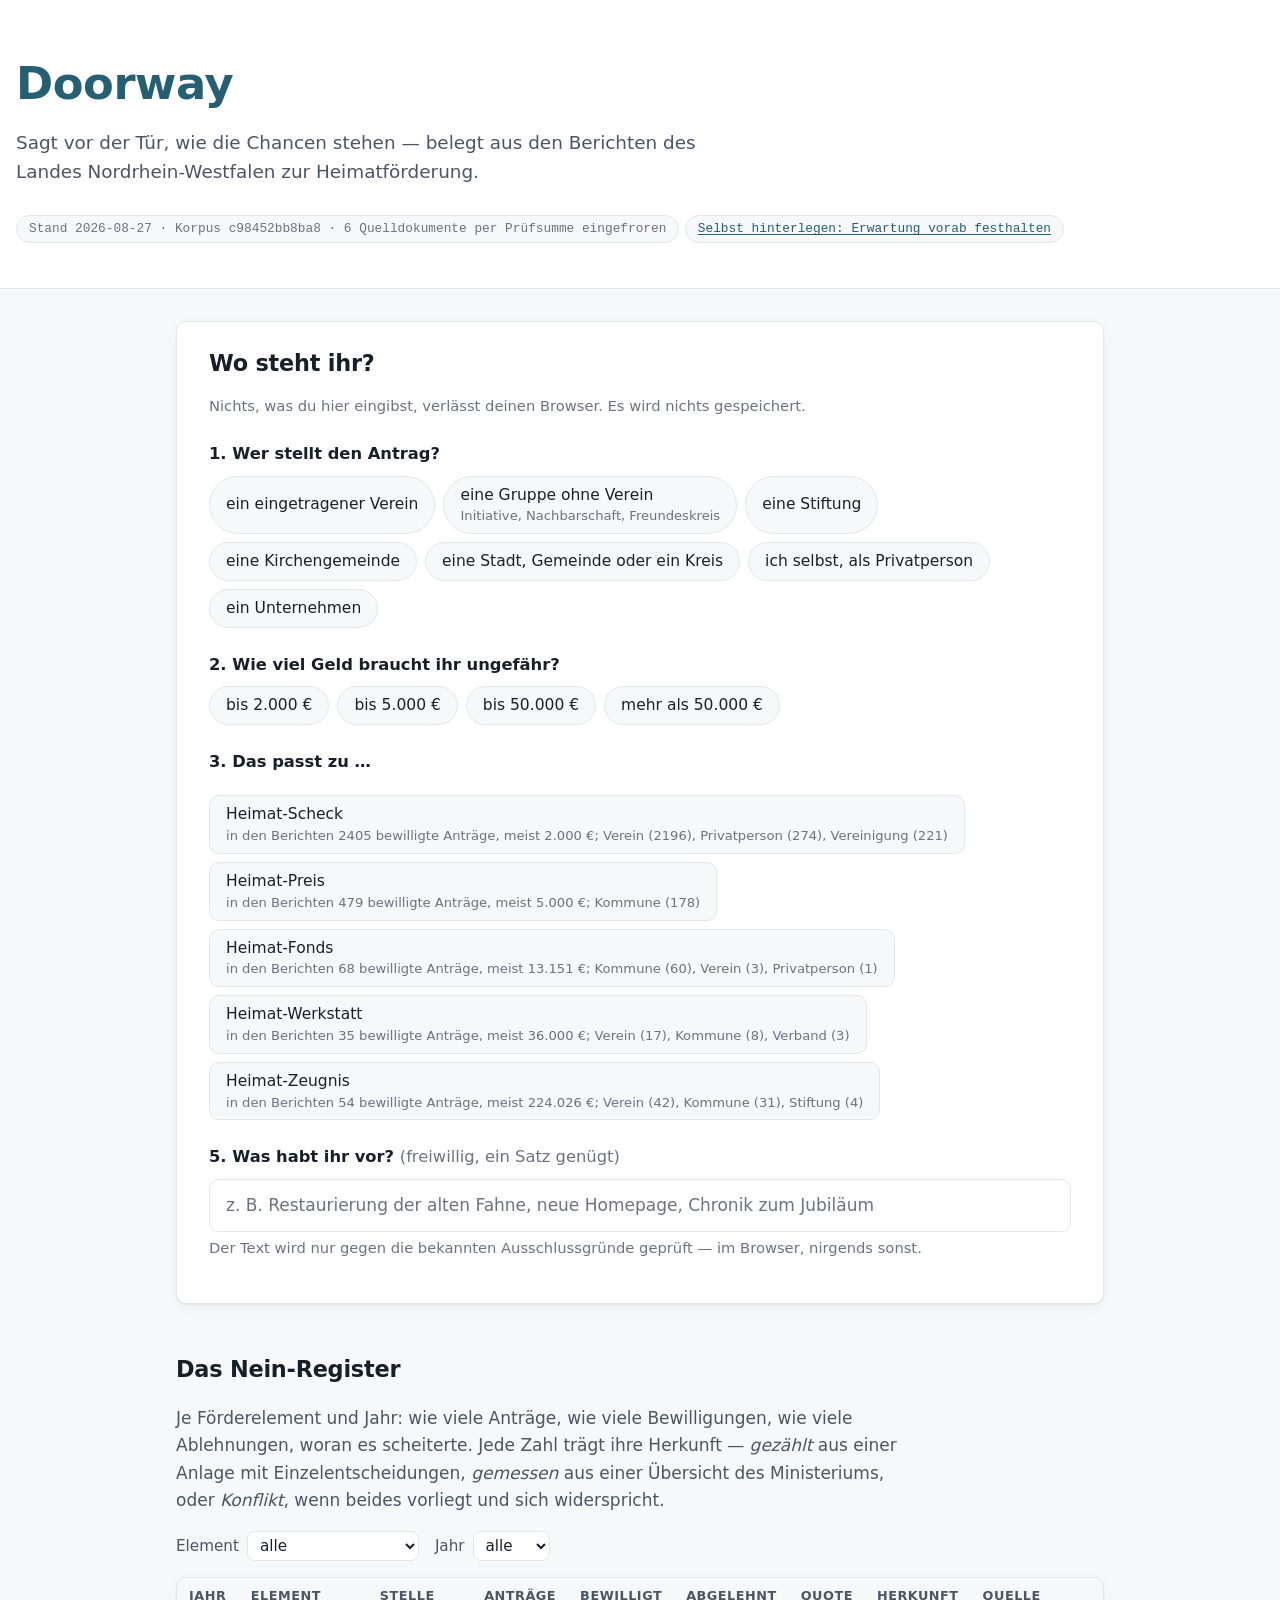
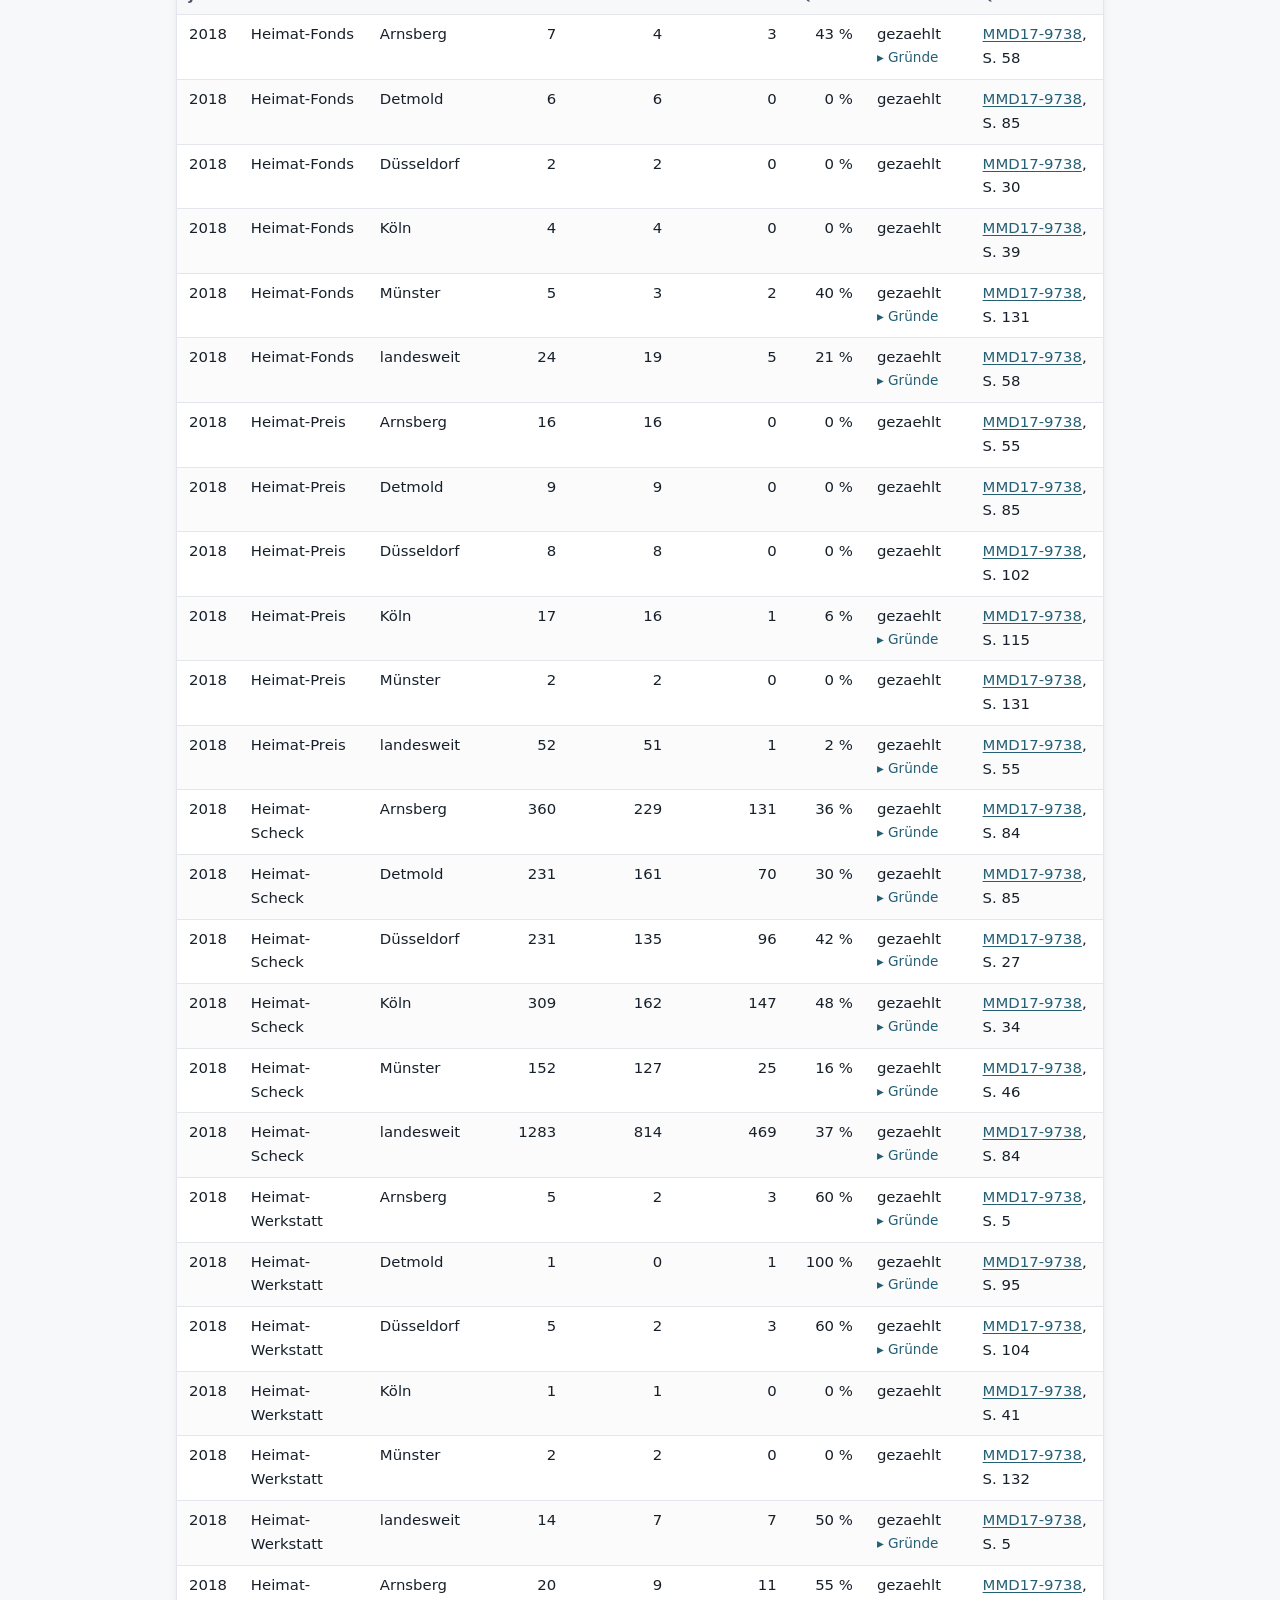
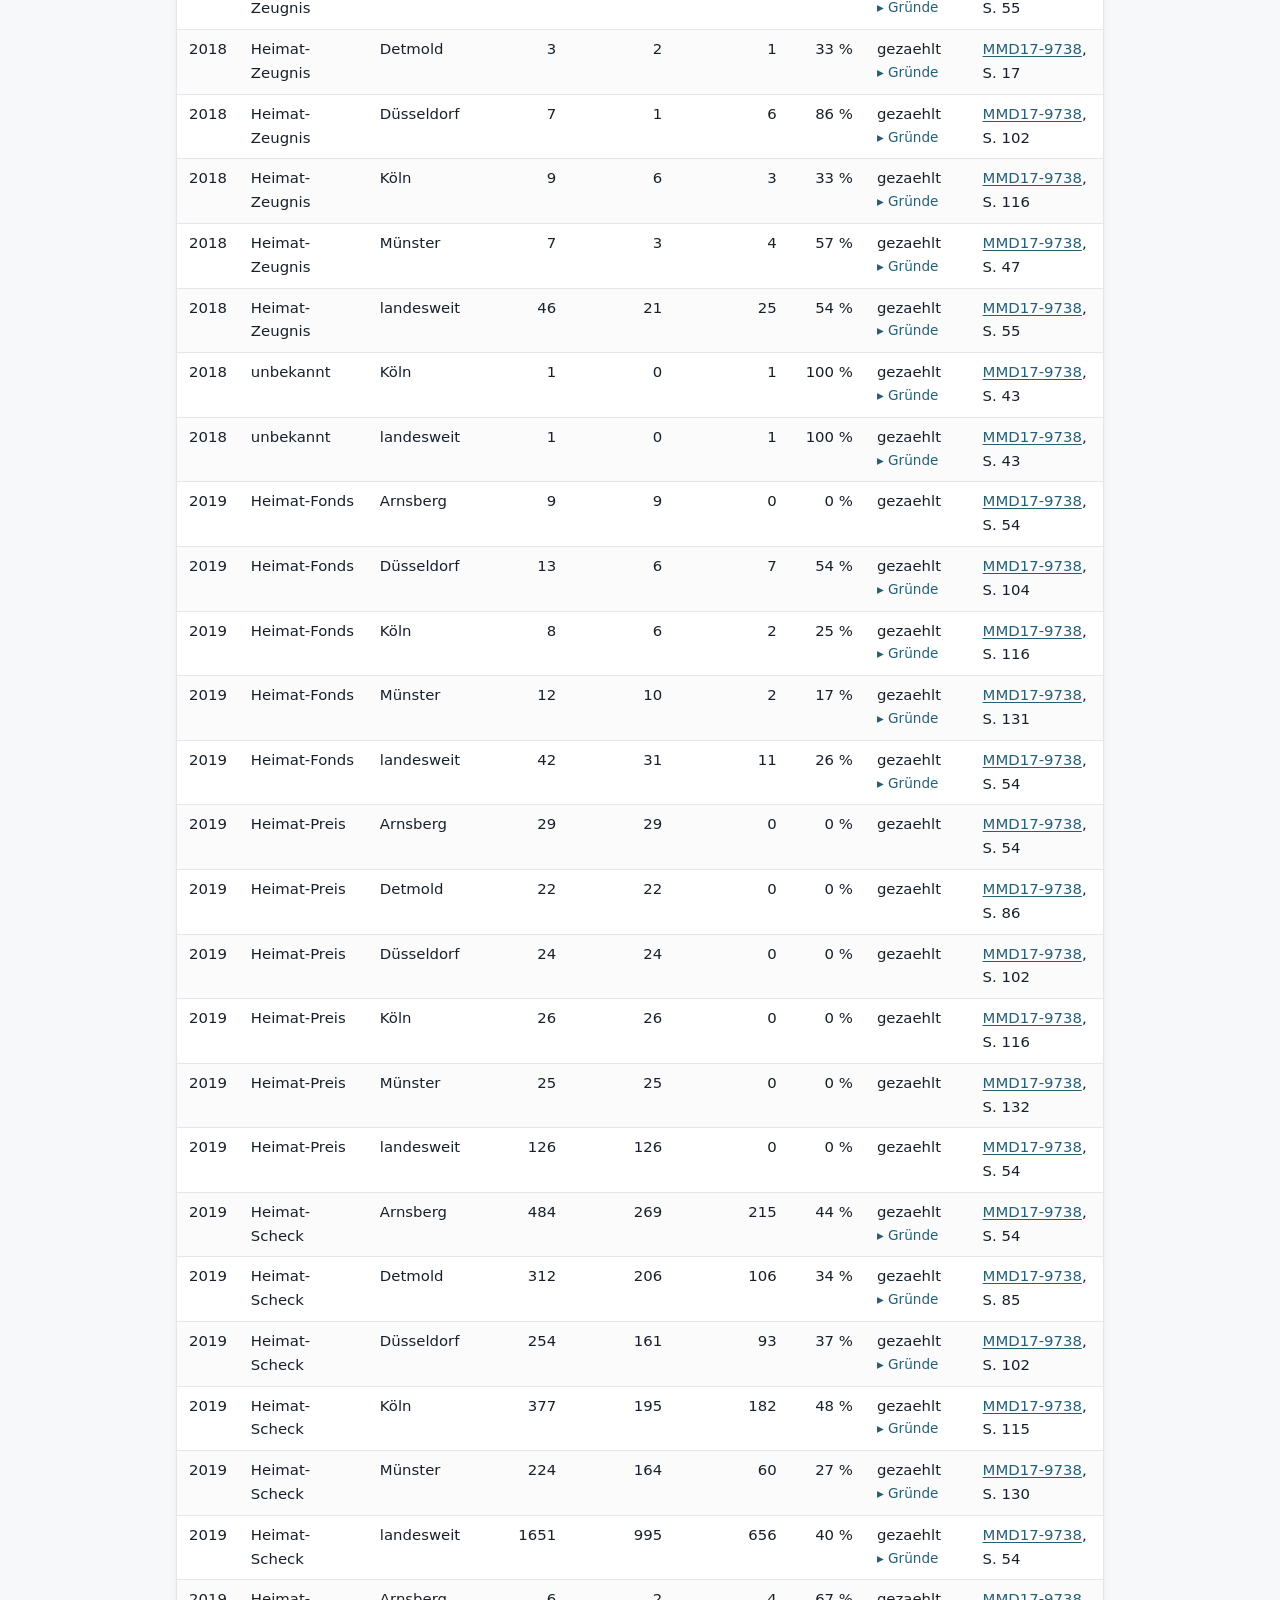
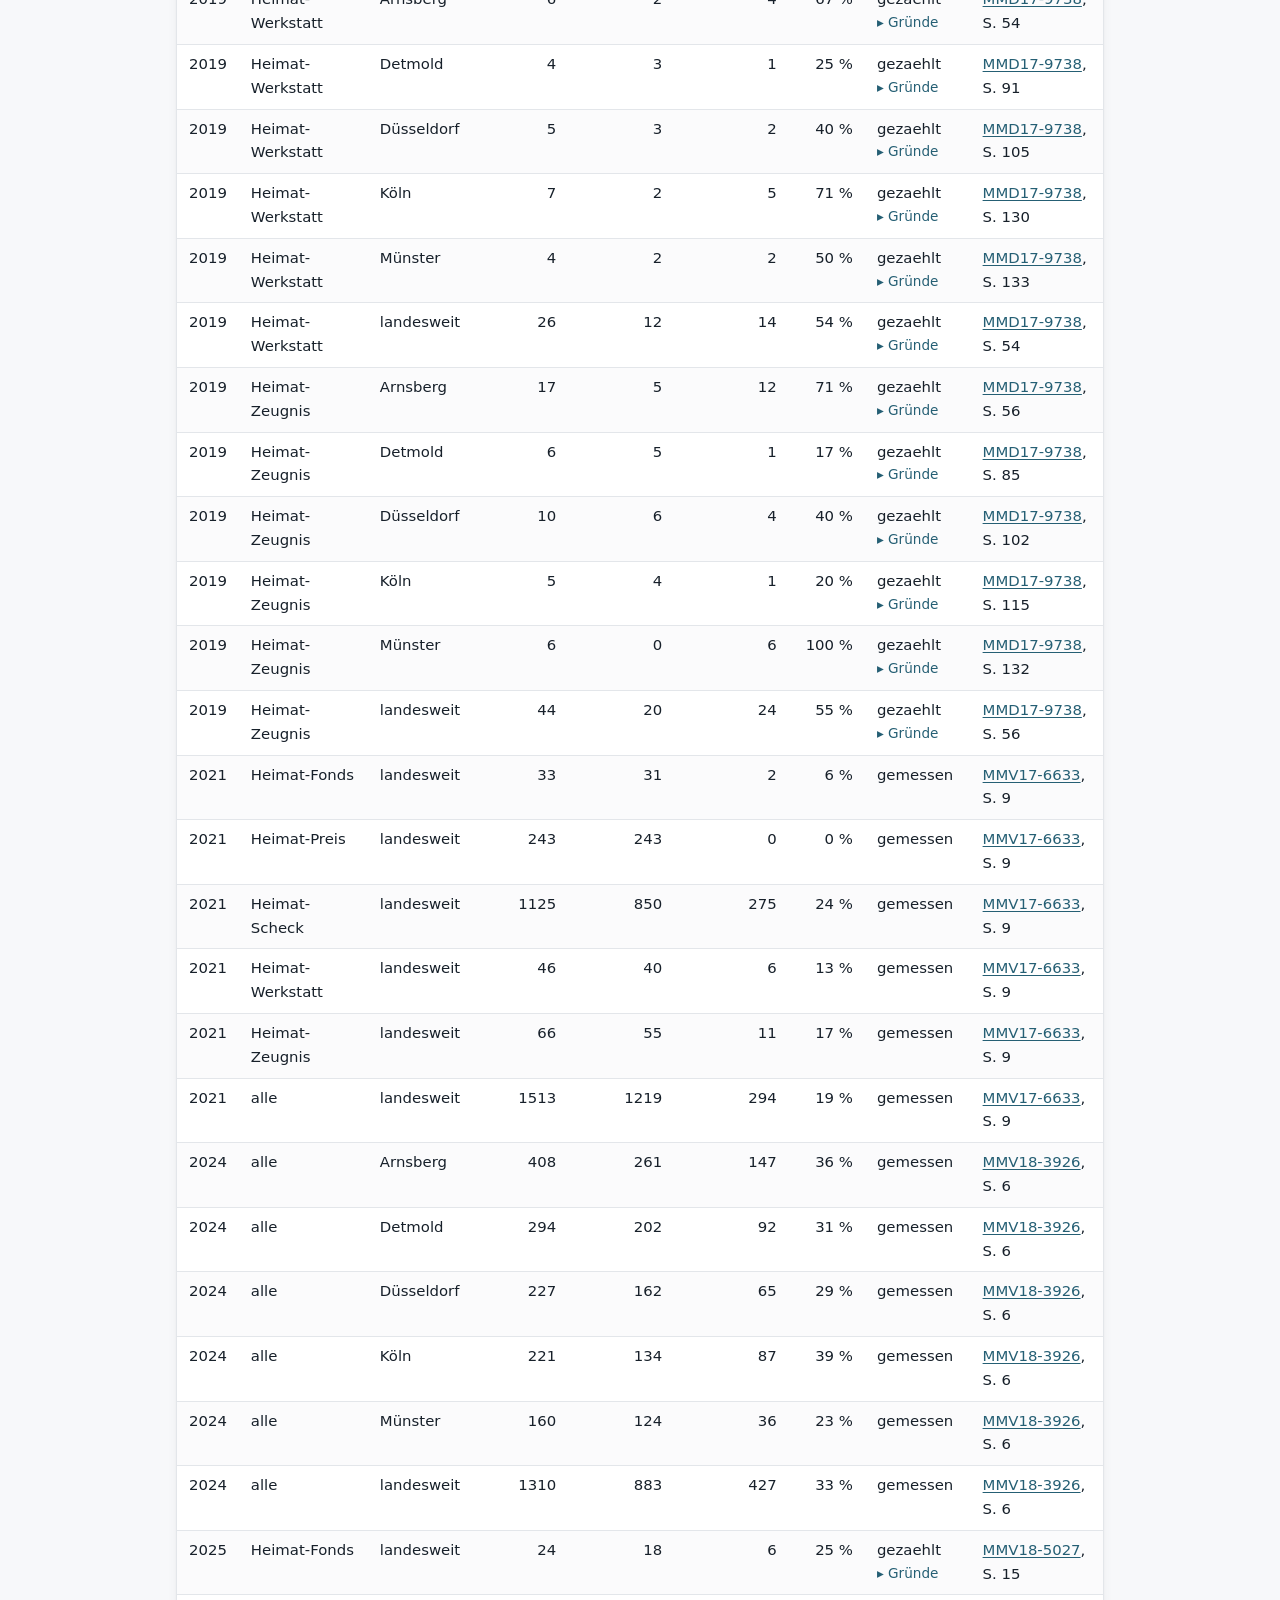
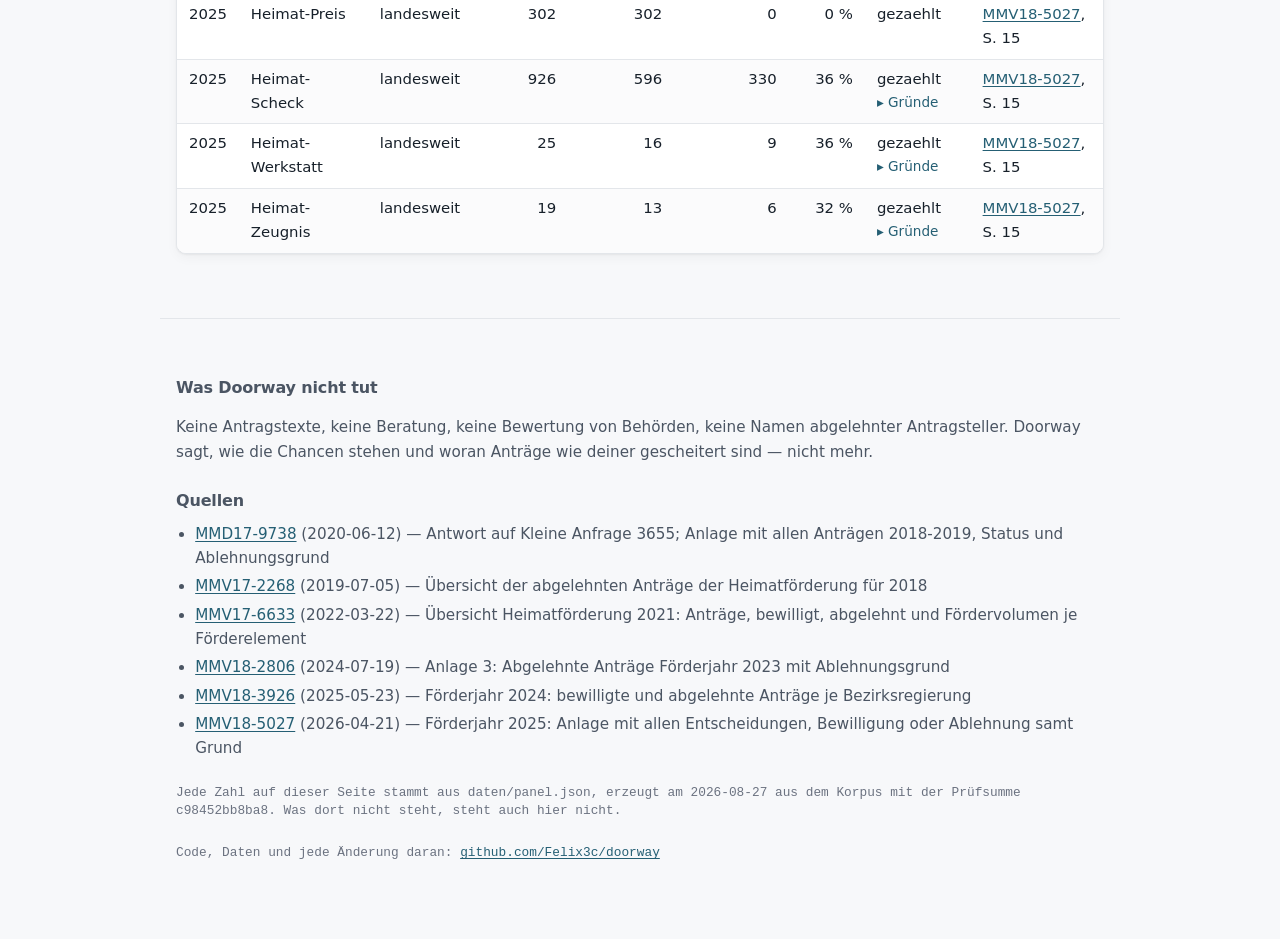
==== commit 126e28c6: "site: Seite hinterlegen.html — Formular, Vorschau, Übergabe, Entwurf, Status Co-Authored-By: Claude " ====
--- a/site/index.html
+++ b/site/index.html
@@ -11,6 +11,7 @@
   <h1>Doorway</h1>
   <p class="claim">Sagt vor der Tür, wie die Chancen stehen — belegt aus den Berichten des Landes Nordrhein-Westfalen zur Heimatförderung.</p>
   <p id="stand" class="stand">Lade Daten …</p>
+  <p class="stand"><a href="hinterlegen.html">Selbst hinterlegen: Erwartung vorab festhalten</a></p>
 </header>
 
 <main>
--- a/site/stil.css
+++ b/site/stil.css
@@ -103,7 +103,7 @@
 legend { font-weight: 600; font-size: 1.02rem; padding: 0; margin-bottom: var(--sp-2); }
 .optional { font-weight: 400; color: var(--text-3); }
 .optionen { display: flex; flex-wrap: wrap; gap: var(--sp-2); }
-.optionen button {
+.optionen button, .optionen a.button {
   font: inherit;
   font-size: 0.97rem;
   line-height: 1.35;
@@ -116,13 +116,15 @@
   text-align: left;
   transition: border-color 0.12s, background 0.12s;
 }
+.optionen a.button { text-decoration: none; display: inline-block; }
+.optionen a.button[aria-disabled="true"] { opacity: 0.5; cursor: not-allowed; pointer-events: none; }
 .optionen button:hover { border-color: var(--akzent-rand); background: var(--akzent-hell); }
 .optionen button:focus-visible { outline: 2px solid var(--akzent); outline-offset: 2px; }
 .optionen button[aria-pressed="true"] { background: var(--akzent); border-color: var(--akzent); color: #fff; }
 .optionen button small { display: block; font-size: 0.82rem; color: var(--text-3); margin-top: 2px; }
 .optionen button[aria-pressed="true"] small { color: rgb(255 255 255 / 0.8); }
 #f-element button { border-radius: var(--radius); max-width: 100%; }
-input[type=text] {
+input[type=text], input[type=date], input[type=url], input:not([type]), textarea {
   width: 100%;
   font: inherit;
   color: var(--tinte);
@@ -131,7 +133,7 @@
   border: 1px solid var(--linie);
   border-radius: var(--radius);
 }
-input[type=text]:focus { outline: 2px solid var(--akzent); outline-offset: 1px; border-color: var(--akzent); }
+input[type=text]:focus, input[type=date]:focus, input[type=url]:focus, input:not([type]):focus, textarea:focus { outline: 2px solid var(--akzent); outline-offset: 1px; border-color: var(--akzent); }
 input::placeholder { color: var(--text-3); }
 
 /* Panel */
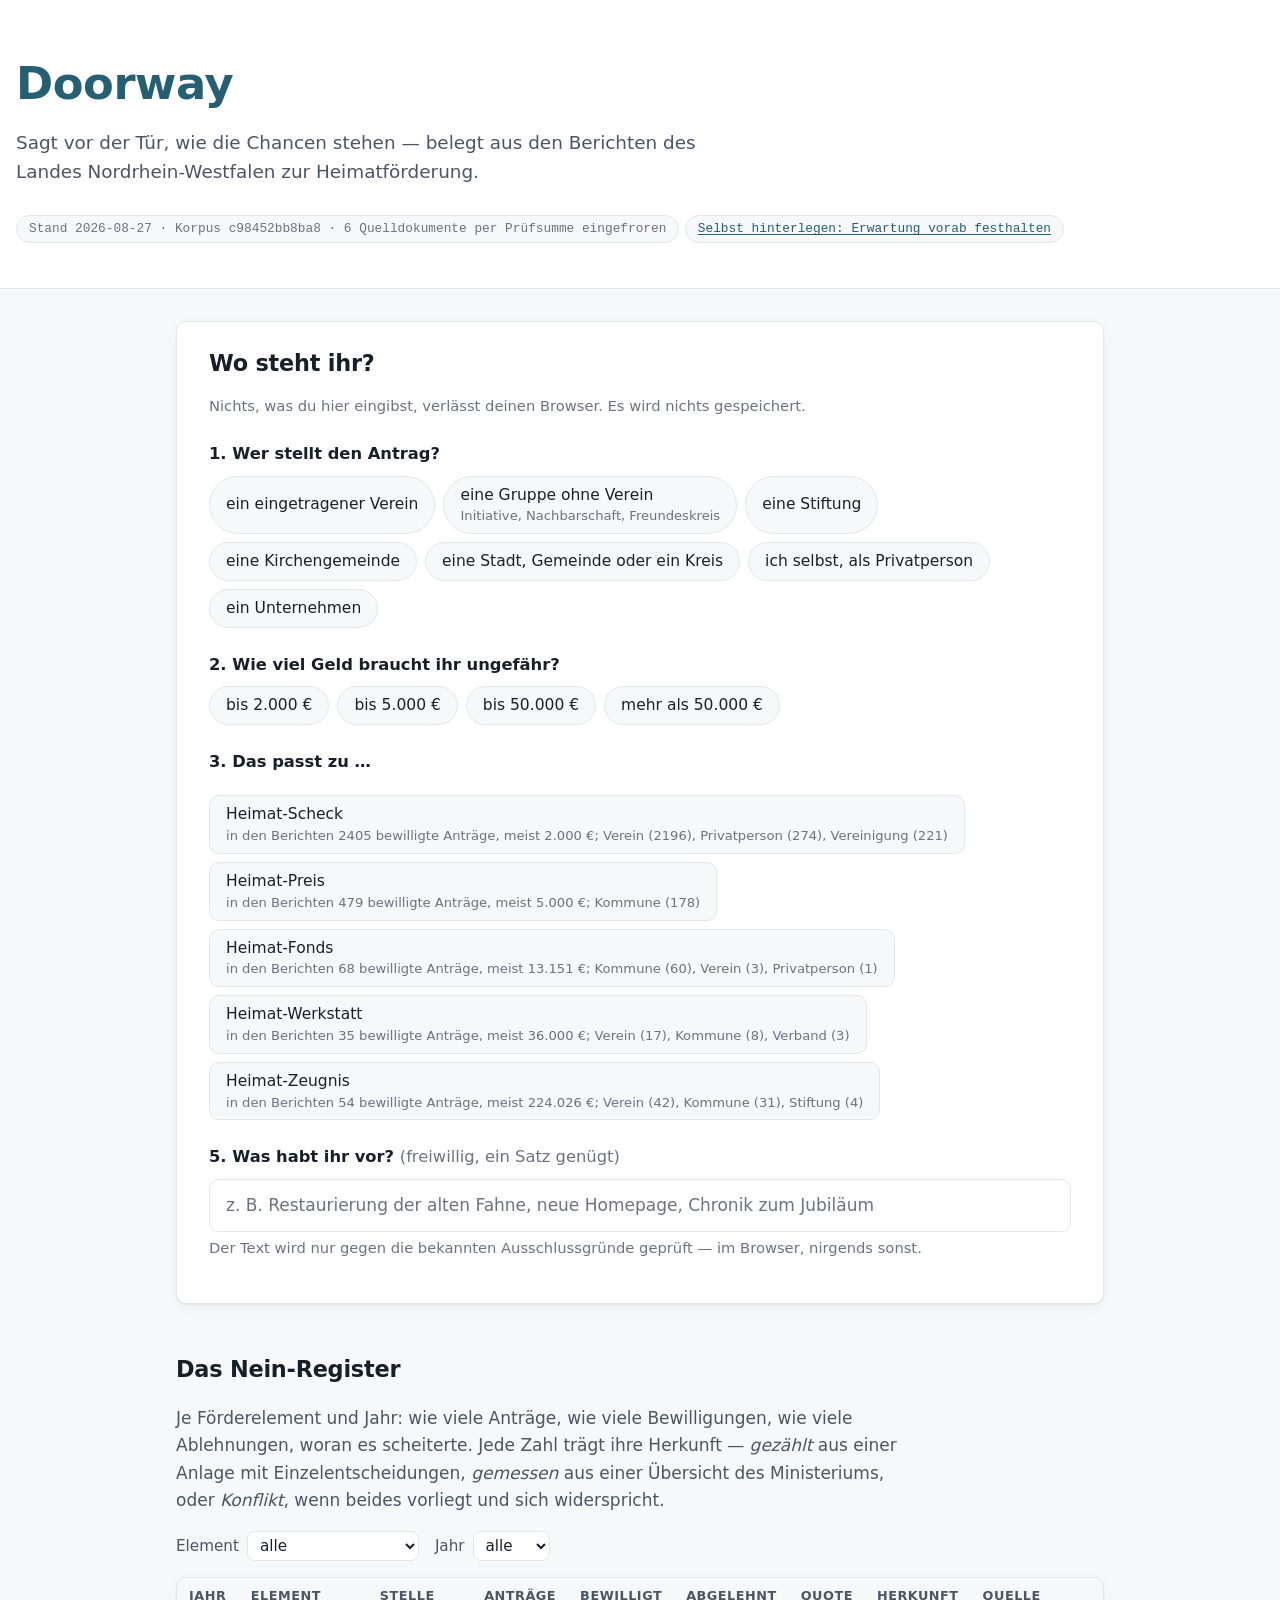
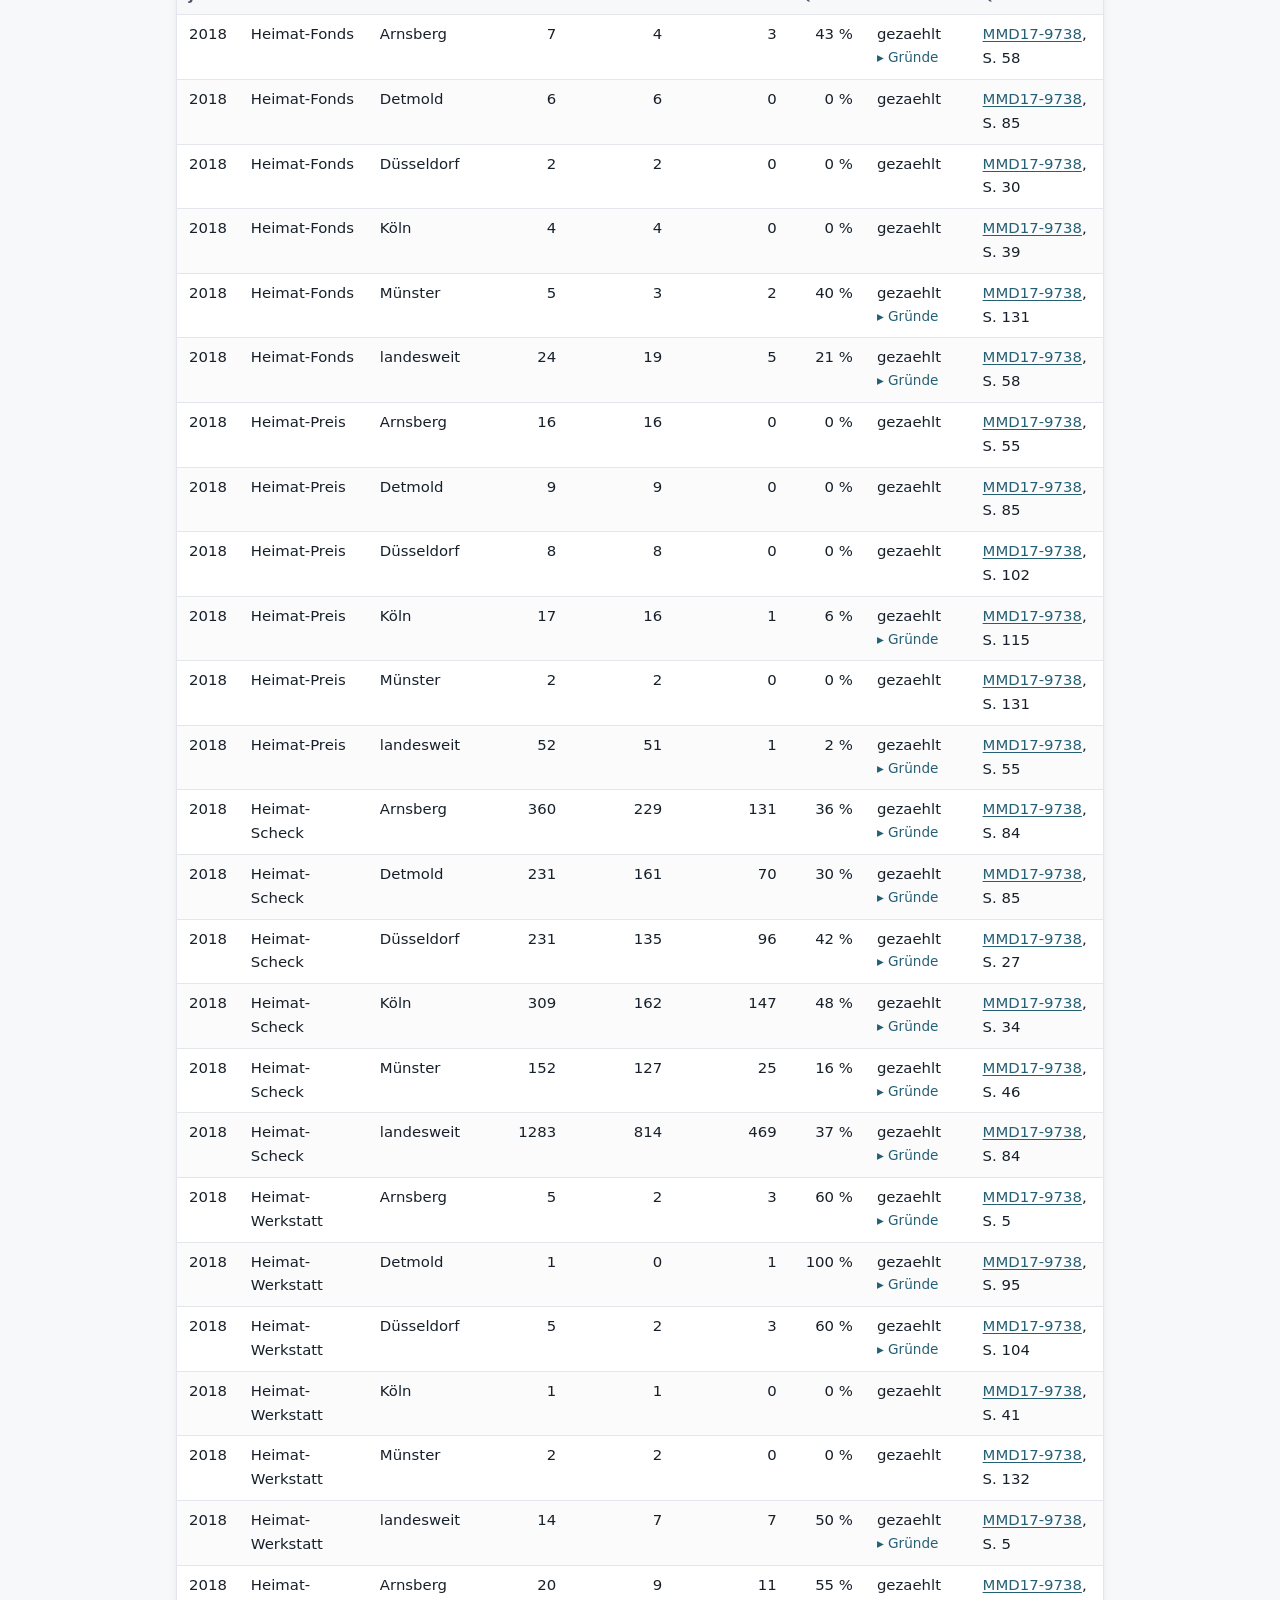
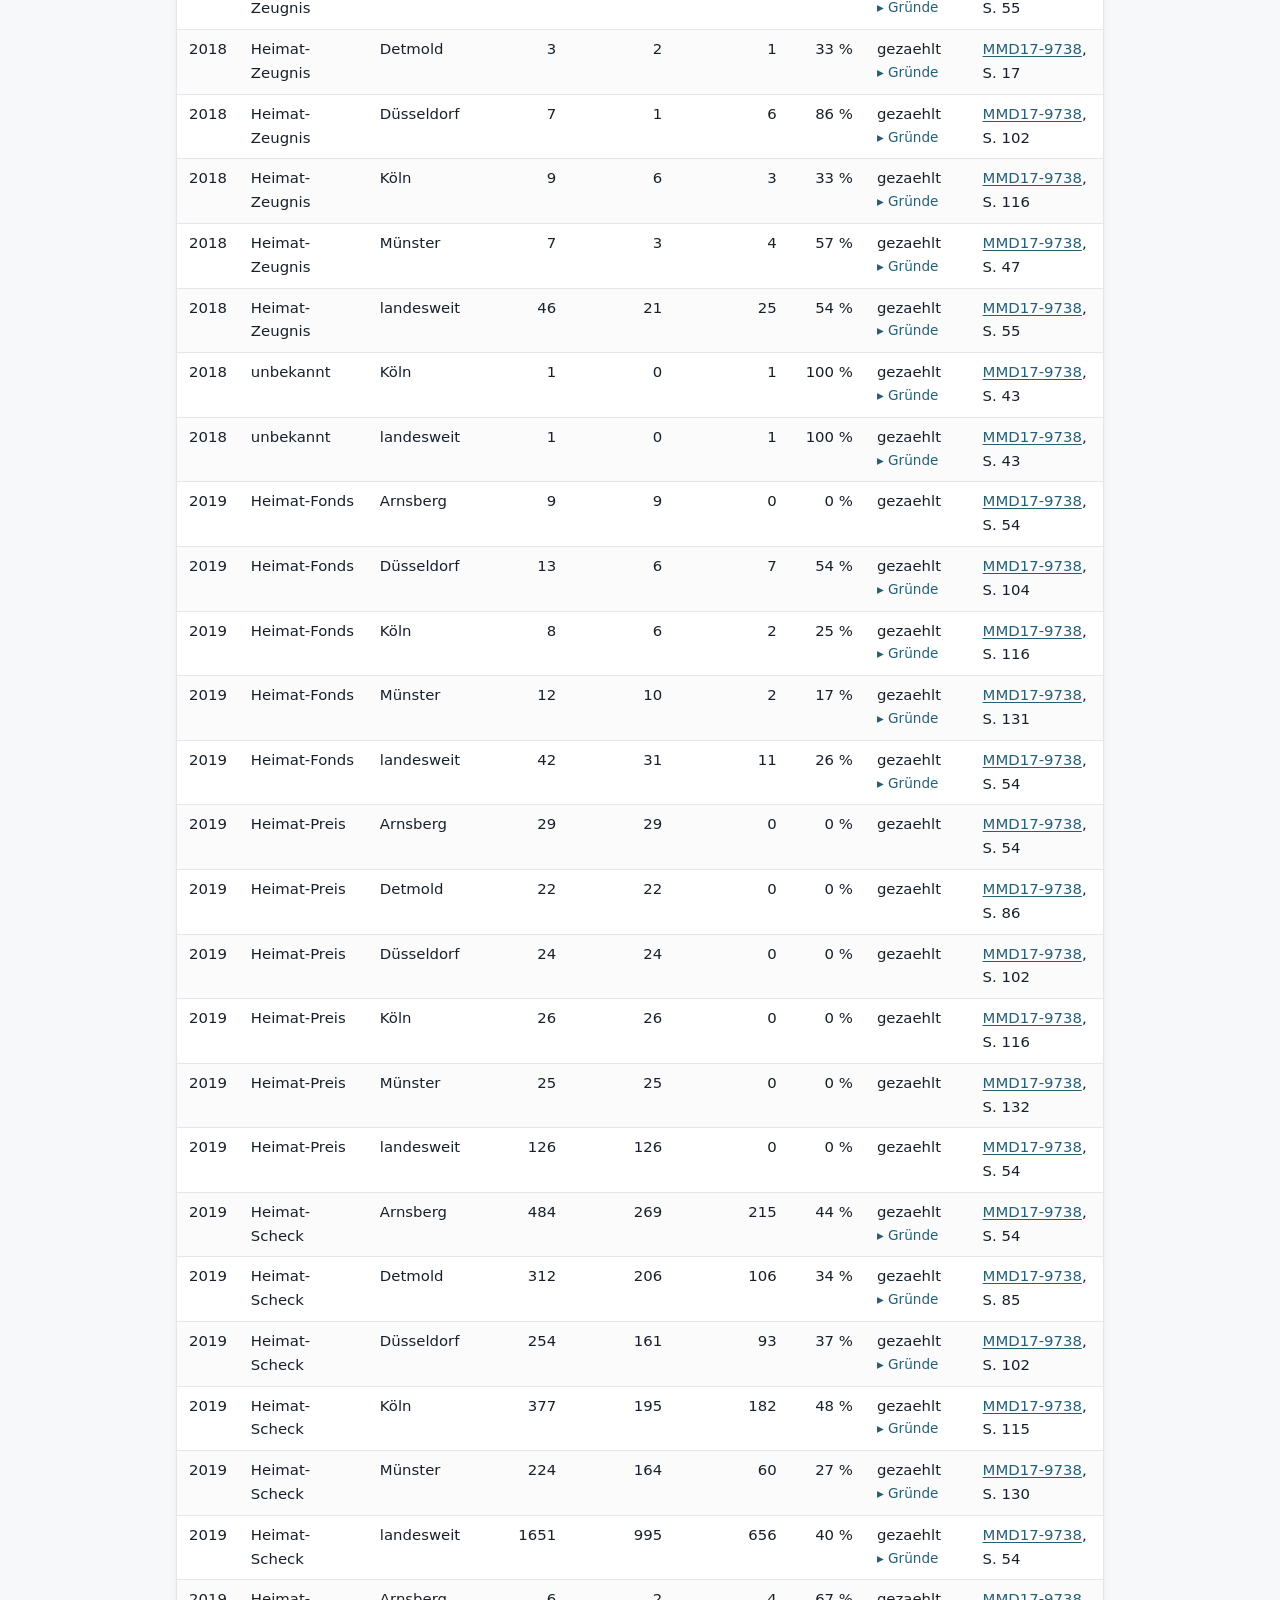
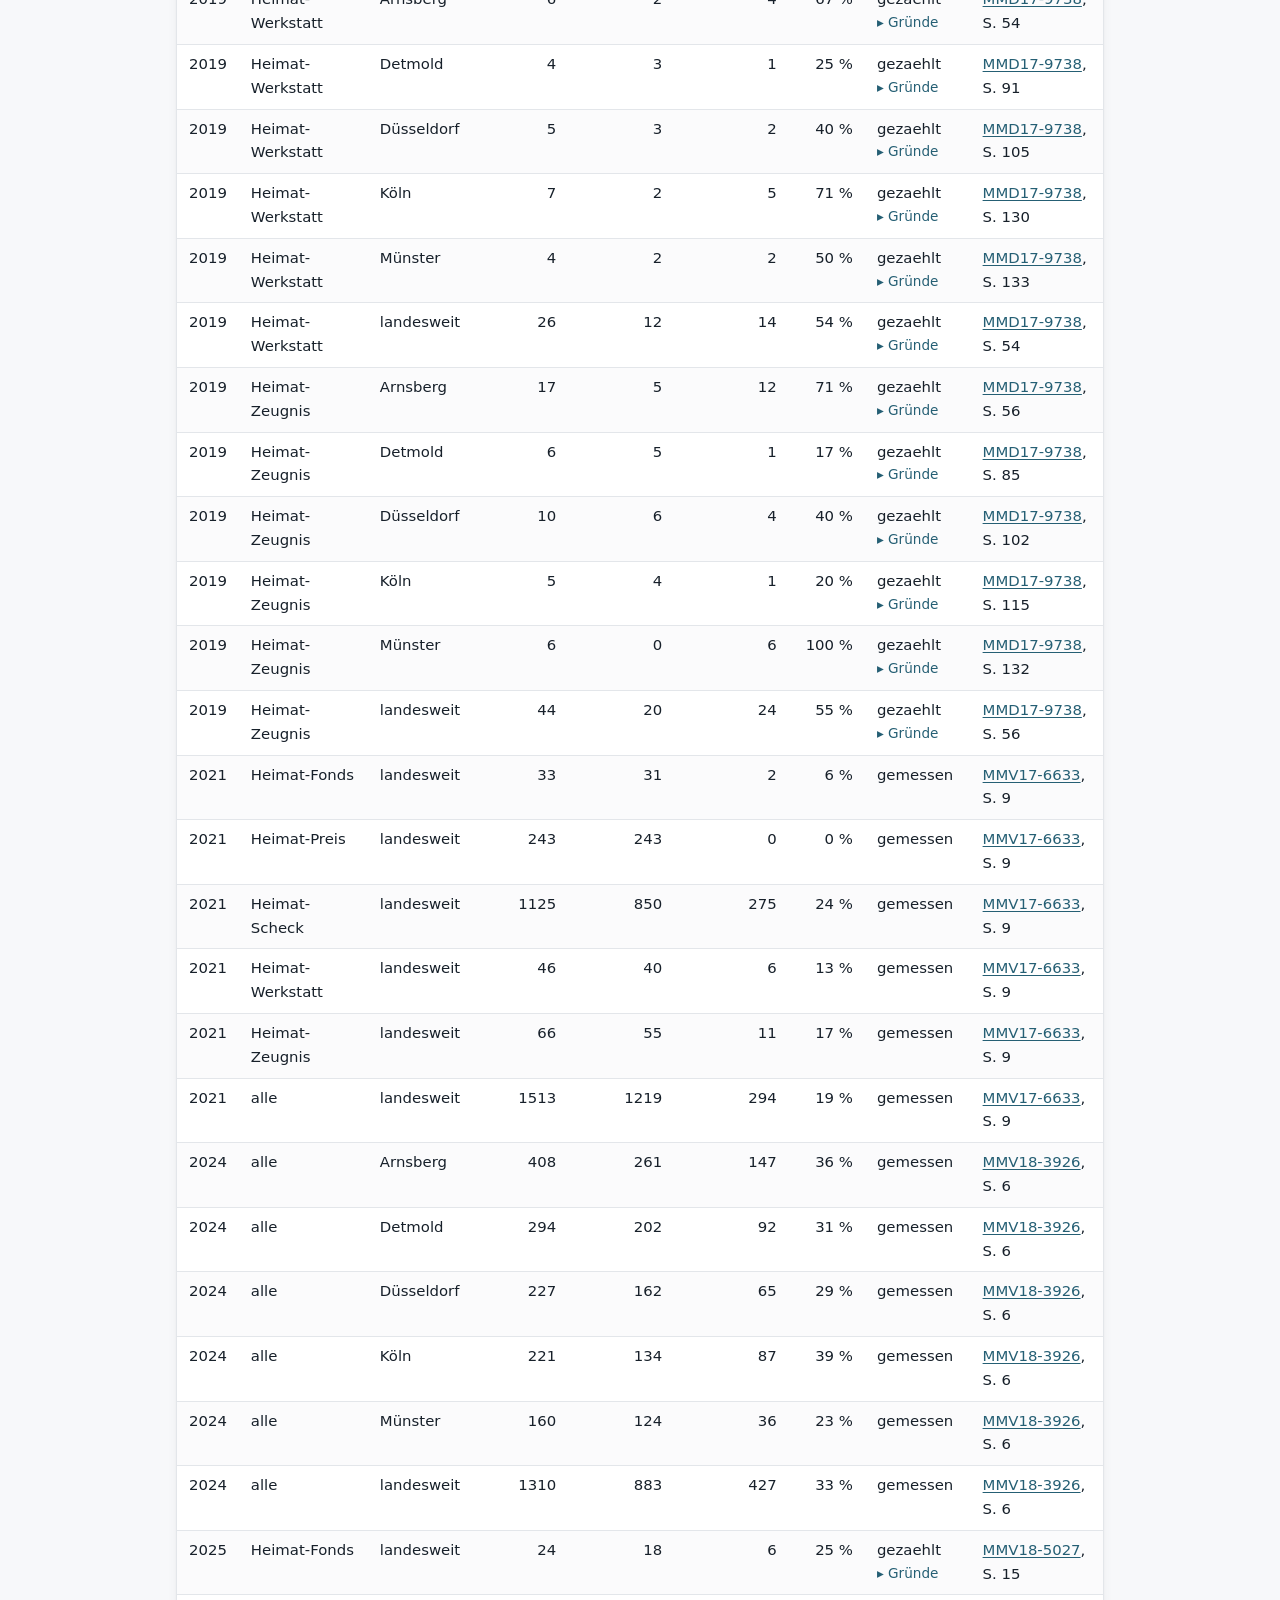
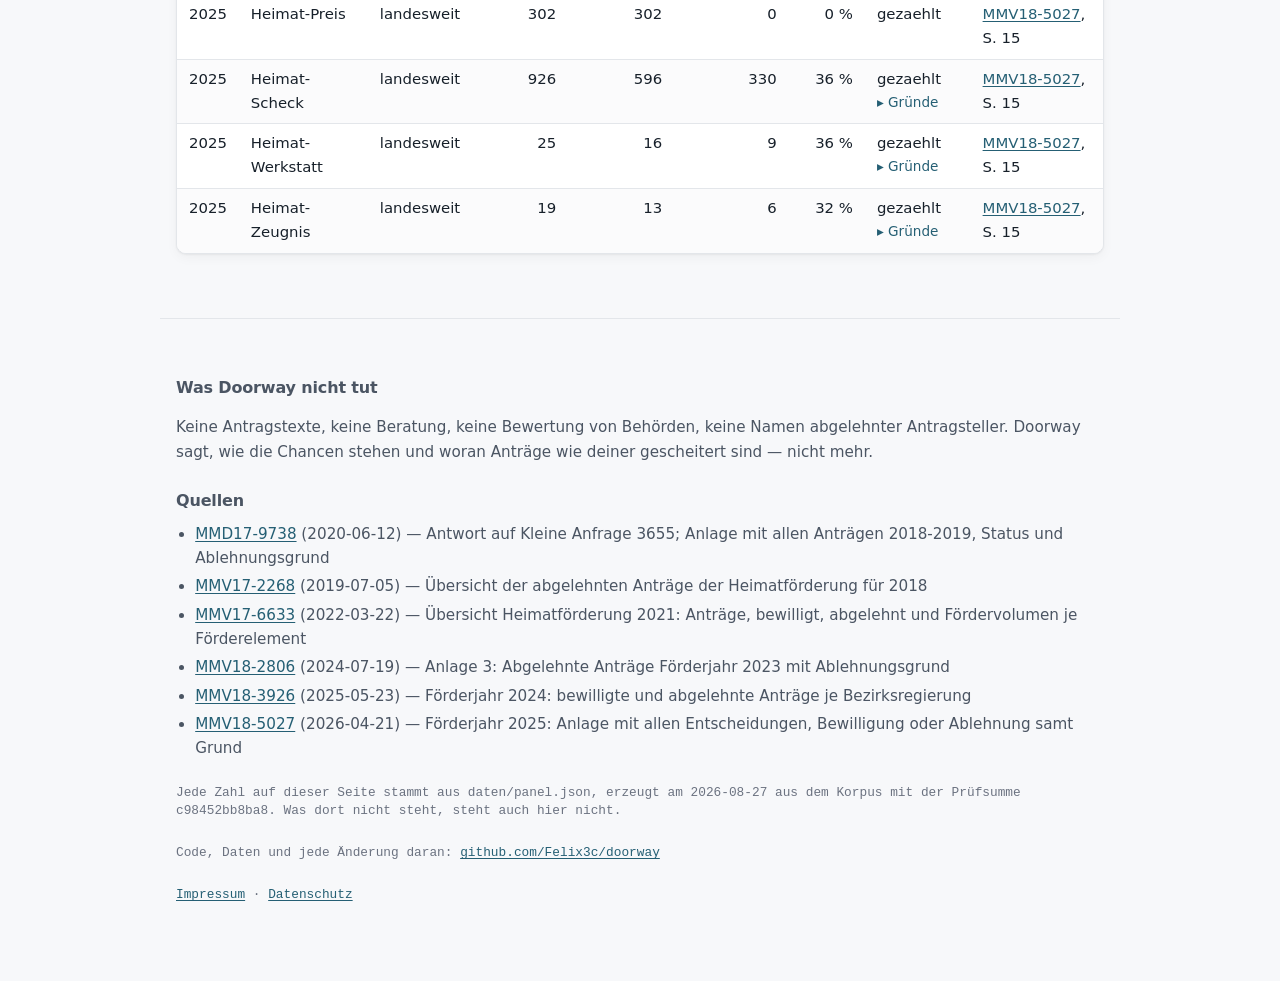
==== commit 78d769d4: "feat: Impressum und Datenschutzerklärung Zwei neue Seiten /impressum/ und /datenschutz/ im Stil der " ====
--- a/site/index.html
+++ b/site/index.html
@@ -1,77 +1,78 @@
-<!doctype html>
-<html lang="de">
-<head>
-<meta charset="utf-8">
-<meta name="viewport" content="width=device-width, initial-scale=1">
-<title>Doorway — sagt vor der Tür, wie die Chancen stehen</title>
-<link rel="stylesheet" href="stil.css">
-</head>
-<body>
-<header>
-  <h1>Doorway</h1>
-  <p class="claim">Sagt vor der Tür, wie die Chancen stehen — belegt aus den Berichten des Landes Nordrhein-Westfalen zur Heimatförderung.</p>
-  <p id="stand" class="stand">Lade Daten …</p>
-  <p class="stand"><a href="hinterlegen.html">Selbst hinterlegen: Erwartung vorab festhalten</a></p>
-</header>
-
-<main>
-  <section id="spiegel" aria-labelledby="spiegel-titel">
-    <h2 id="spiegel-titel">Wo steht ihr?</h2>
-    <p class="hinweis">Nichts, was du hier eingibst, verlässt deinen Browser. Es wird nichts gespeichert.</p>
-
-    <fieldset>
-      <legend>1. Wer stellt den Antrag?</legend>
-      <div class="optionen" id="f-typ"></div>
-    </fieldset>
-
-    <fieldset>
-      <legend>2. Wie viel Geld braucht ihr ungefähr?</legend>
-      <div class="optionen" id="f-betrag"></div>
-    </fieldset>
-
-    <fieldset id="fs-element">
-      <legend>3. Das passt zu …</legend>
-      <p class="hinweis" id="vorschlag-text"></p>
-      <div class="optionen" id="f-element"></div>
-    </fieldset>
-
-    <fieldset id="fs-mehrfach" hidden>
-      <legend>4. Habt ihr in diesem Jahr schon einen Heimat-Scheck beantragt?</legend>
-      <div class="optionen" id="f-mehrfach"></div>
-    </fieldset>
-
-    <fieldset>
-      <legend>5. Was habt ihr vor? <span class="optional">(freiwillig, ein Satz genügt)</span></legend>
-      <input type="text" id="f-vorhaben" placeholder="z. B. Restaurierung der alten Fahne, neue Homepage, Chronik zum Jubiläum" autocomplete="off">
-      <p class="hinweis">Der Text wird nur gegen die bekannten Ausschlussgründe geprüft — im Browser, nirgends sonst.</p>
-    </fieldset>
-  </section>
-
-  <section id="panel" aria-live="polite"></section>
-
-  <section id="register" aria-labelledby="register-titel">
-    <h2 id="register-titel">Das Nein-Register</h2>
-    <p>Je Förderelement und Jahr: wie viele Anträge, wie viele Bewilligungen, wie viele Ablehnungen, woran es scheiterte. Jede Zahl trägt ihre Herkunft — <em>gezählt</em> aus einer Anlage mit Einzelentscheidungen, <em>gemessen</em> aus einer Übersicht des Ministeriums, oder <em>Konflikt</em>, wenn beides vorliegt und sich widerspricht.</p>
-    <div class="filter">
-      <label>Element <select id="filter-element"><option value="">alle</option></select></label>
-      <label>Jahr <select id="filter-jahr"><option value="">alle</option></select></label>
-    </div>
-    <div class="tabelle-rahmen"><table id="register-tabelle">
-      <thead><tr><th>Jahr</th><th>Element</th><th>Stelle</th><th class="zahl">Anträge</th><th class="zahl">bewilligt</th><th class="zahl">abgelehnt</th><th class="zahl">Quote</th><th>Herkunft</th><th>Quelle</th></tr></thead>
-      <tbody></tbody>
-    </table></div>
-  </section>
-</main>
-
-<footer>
-  <h2>Was Doorway nicht tut</h2>
-  <p>Keine Antragstexte, keine Beratung, keine Bewertung von Behörden, keine Namen abgelehnter Antragsteller. Doorway sagt, wie die Chancen stehen und woran Anträge wie deiner gescheitert sind — nicht mehr.</p>
-  <h2>Quellen</h2>
-  <ul id="quellen"></ul>
-  <p class="stand" id="stand-lang"></p>
-  <p class="stand">Code, Daten und jede Änderung daran: <a href="https://github.com/Felix3c/doorway">github.com/Felix3c/doorway</a></p>
-</footer>
-
-<script type="module" src="app.js"></script>
-</body>
-</html>
+<!doctype html>
+<html lang="de">
+<head>
+<meta charset="utf-8">
+<meta name="viewport" content="width=device-width, initial-scale=1">
+<title>Doorway — sagt vor der Tür, wie die Chancen stehen</title>
+<link rel="stylesheet" href="stil.css">
+</head>
+<body>
+<header>
+  <h1>Doorway</h1>
+  <p class="claim">Sagt vor der Tür, wie die Chancen stehen — belegt aus den Berichten des Landes Nordrhein-Westfalen zur Heimatförderung.</p>
+  <p id="stand" class="stand">Lade Daten …</p>
+  <p class="stand"><a href="hinterlegen.html">Selbst hinterlegen: Erwartung vorab festhalten</a></p>
+</header>
+
+<main>
+  <section id="spiegel" aria-labelledby="spiegel-titel">
+    <h2 id="spiegel-titel">Wo steht ihr?</h2>
+    <p class="hinweis">Nichts, was du hier eingibst, verlässt deinen Browser. Es wird nichts gespeichert.</p>
+
+    <fieldset>
+      <legend>1. Wer stellt den Antrag?</legend>
+      <div class="optionen" id="f-typ"></div>
+    </fieldset>
+
+    <fieldset>
+      <legend>2. Wie viel Geld braucht ihr ungefähr?</legend>
+      <div class="optionen" id="f-betrag"></div>
+    </fieldset>
+
+    <fieldset id="fs-element">
+      <legend>3. Das passt zu …</legend>
+      <p class="hinweis" id="vorschlag-text"></p>
+      <div class="optionen" id="f-element"></div>
+    </fieldset>
+
+    <fieldset id="fs-mehrfach" hidden>
+      <legend>4. Habt ihr in diesem Jahr schon einen Heimat-Scheck beantragt?</legend>
+      <div class="optionen" id="f-mehrfach"></div>
+    </fieldset>
+
+    <fieldset>
+      <legend>5. Was habt ihr vor? <span class="optional">(freiwillig, ein Satz genügt)</span></legend>
+      <input type="text" id="f-vorhaben" placeholder="z. B. Restaurierung der alten Fahne, neue Homepage, Chronik zum Jubiläum" autocomplete="off">
+      <p class="hinweis">Der Text wird nur gegen die bekannten Ausschlussgründe geprüft — im Browser, nirgends sonst.</p>
+    </fieldset>
+  </section>
+
+  <section id="panel" aria-live="polite"></section>
+
+  <section id="register" aria-labelledby="register-titel">
+    <h2 id="register-titel">Das Nein-Register</h2>
+    <p>Je Förderelement und Jahr: wie viele Anträge, wie viele Bewilligungen, wie viele Ablehnungen, woran es scheiterte. Jede Zahl trägt ihre Herkunft — <em>gezählt</em> aus einer Anlage mit Einzelentscheidungen, <em>gemessen</em> aus einer Übersicht des Ministeriums, oder <em>Konflikt</em>, wenn beides vorliegt und sich widerspricht.</p>
+    <div class="filter">
+      <label>Element <select id="filter-element"><option value="">alle</option></select></label>
+      <label>Jahr <select id="filter-jahr"><option value="">alle</option></select></label>
+    </div>
+    <div class="tabelle-rahmen"><table id="register-tabelle">
+      <thead><tr><th>Jahr</th><th>Element</th><th>Stelle</th><th class="zahl">Anträge</th><th class="zahl">bewilligt</th><th class="zahl">abgelehnt</th><th class="zahl">Quote</th><th>Herkunft</th><th>Quelle</th></tr></thead>
+      <tbody></tbody>
+    </table></div>
+  </section>
+</main>
+
+<footer>
+  <h2>Was Doorway nicht tut</h2>
+  <p>Keine Antragstexte, keine Beratung, keine Bewertung von Behörden, keine Namen abgelehnter Antragsteller. Doorway sagt, wie die Chancen stehen und woran Anträge wie deiner gescheitert sind — nicht mehr.</p>
+  <h2>Quellen</h2>
+  <ul id="quellen"></ul>
+  <p class="stand" id="stand-lang"></p>
+  <p class="stand">Code, Daten und jede Änderung daran: <a href="https://github.com/Felix3c/doorway">github.com/Felix3c/doorway</a></p>
+  <p class="stand"><a href="impressum/">Impressum</a> · <a href="datenschutz/">Datenschutz</a></p>
+</footer>
+
+<script type="module" src="app.js"></script>
+</body>
+</html>
--- a/site/stil.css
+++ b/site/stil.css
@@ -210,3 +210,9 @@
   header { padding: var(--sp-8) var(--sp-4) var(--sp-6); }
   #spiegel, .karte { padding: var(--sp-4); }
 }
+
+/* Textseiten (Impressum, Datenschutz) */
+.rechtstext h2 { font-size: 1.15rem; margin: var(--sp-8) 0 var(--sp-2); }
+.rechtstext h2:first-child { margin-top: 0; }
+.rechtstext p { max-width: 46rem; margin: 0 0 var(--sp-3); }
+.rechtstext code { font: 0.9em var(--mono); }
